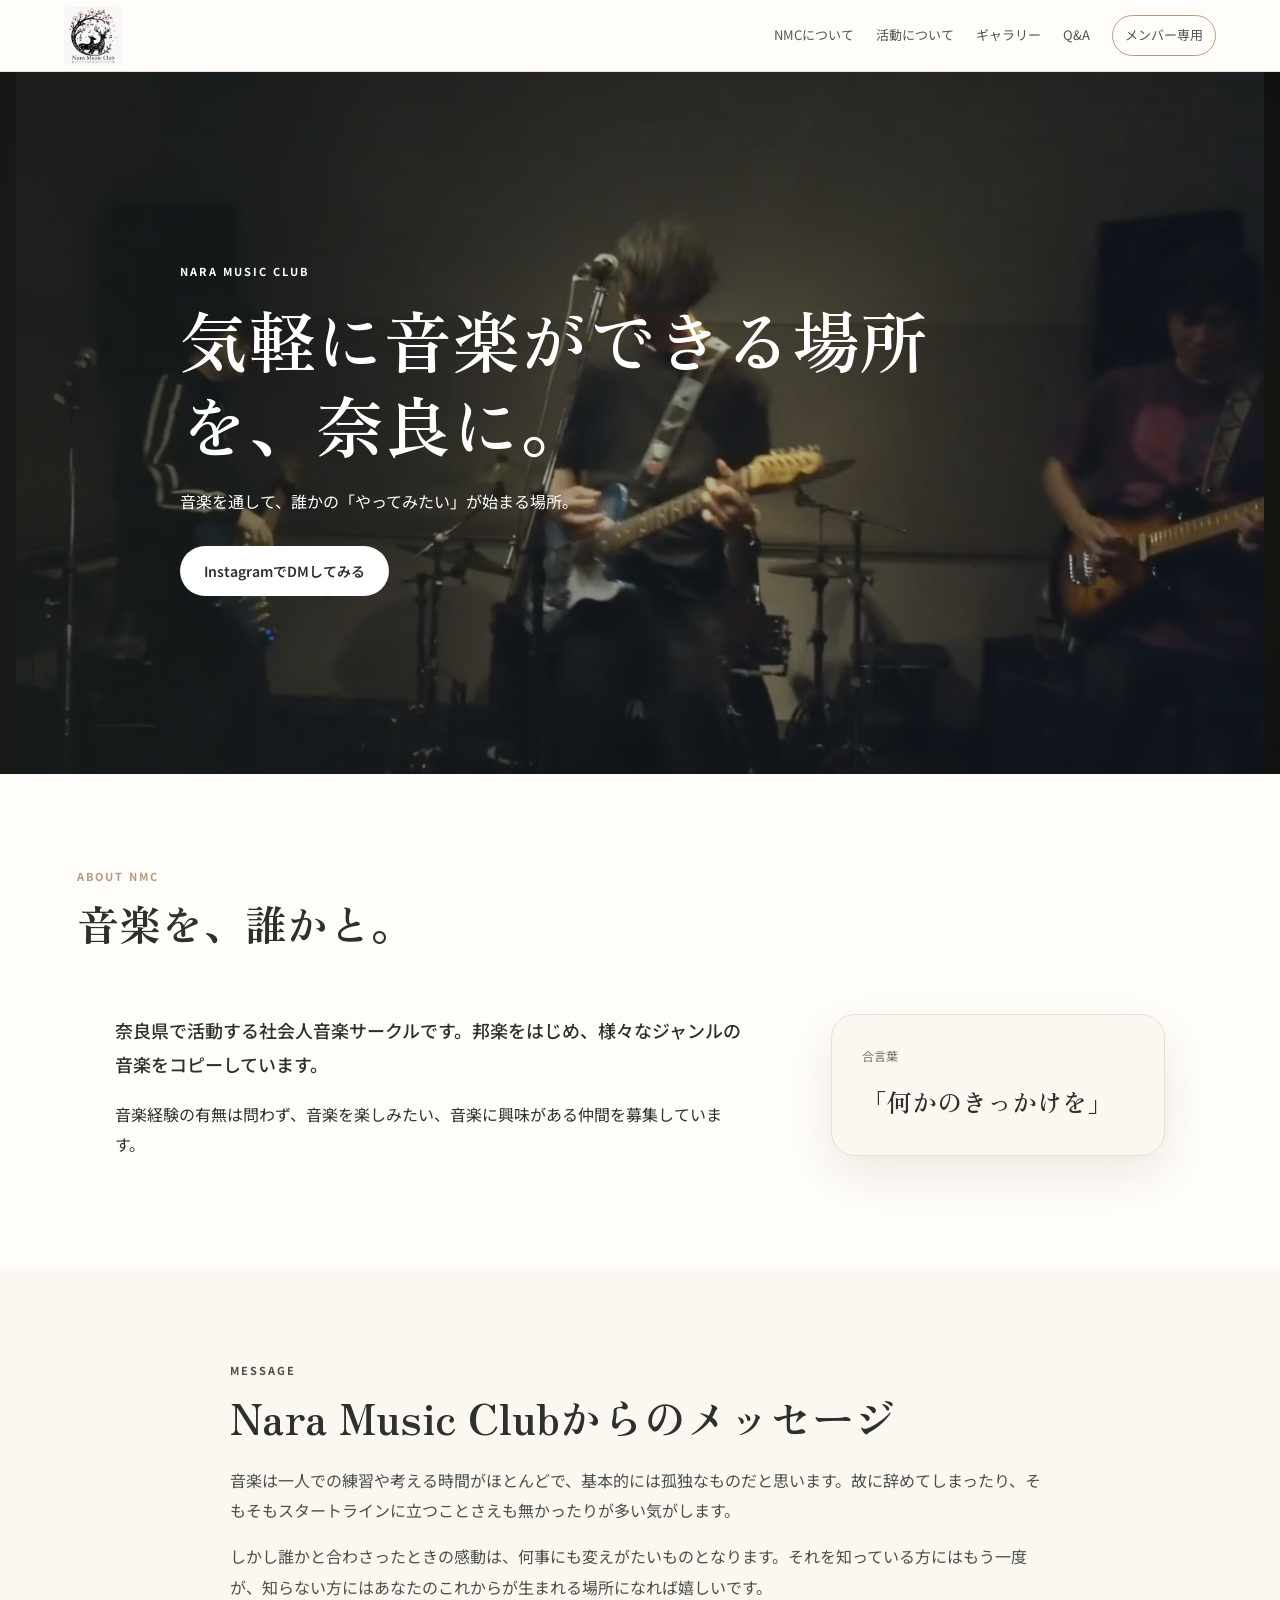
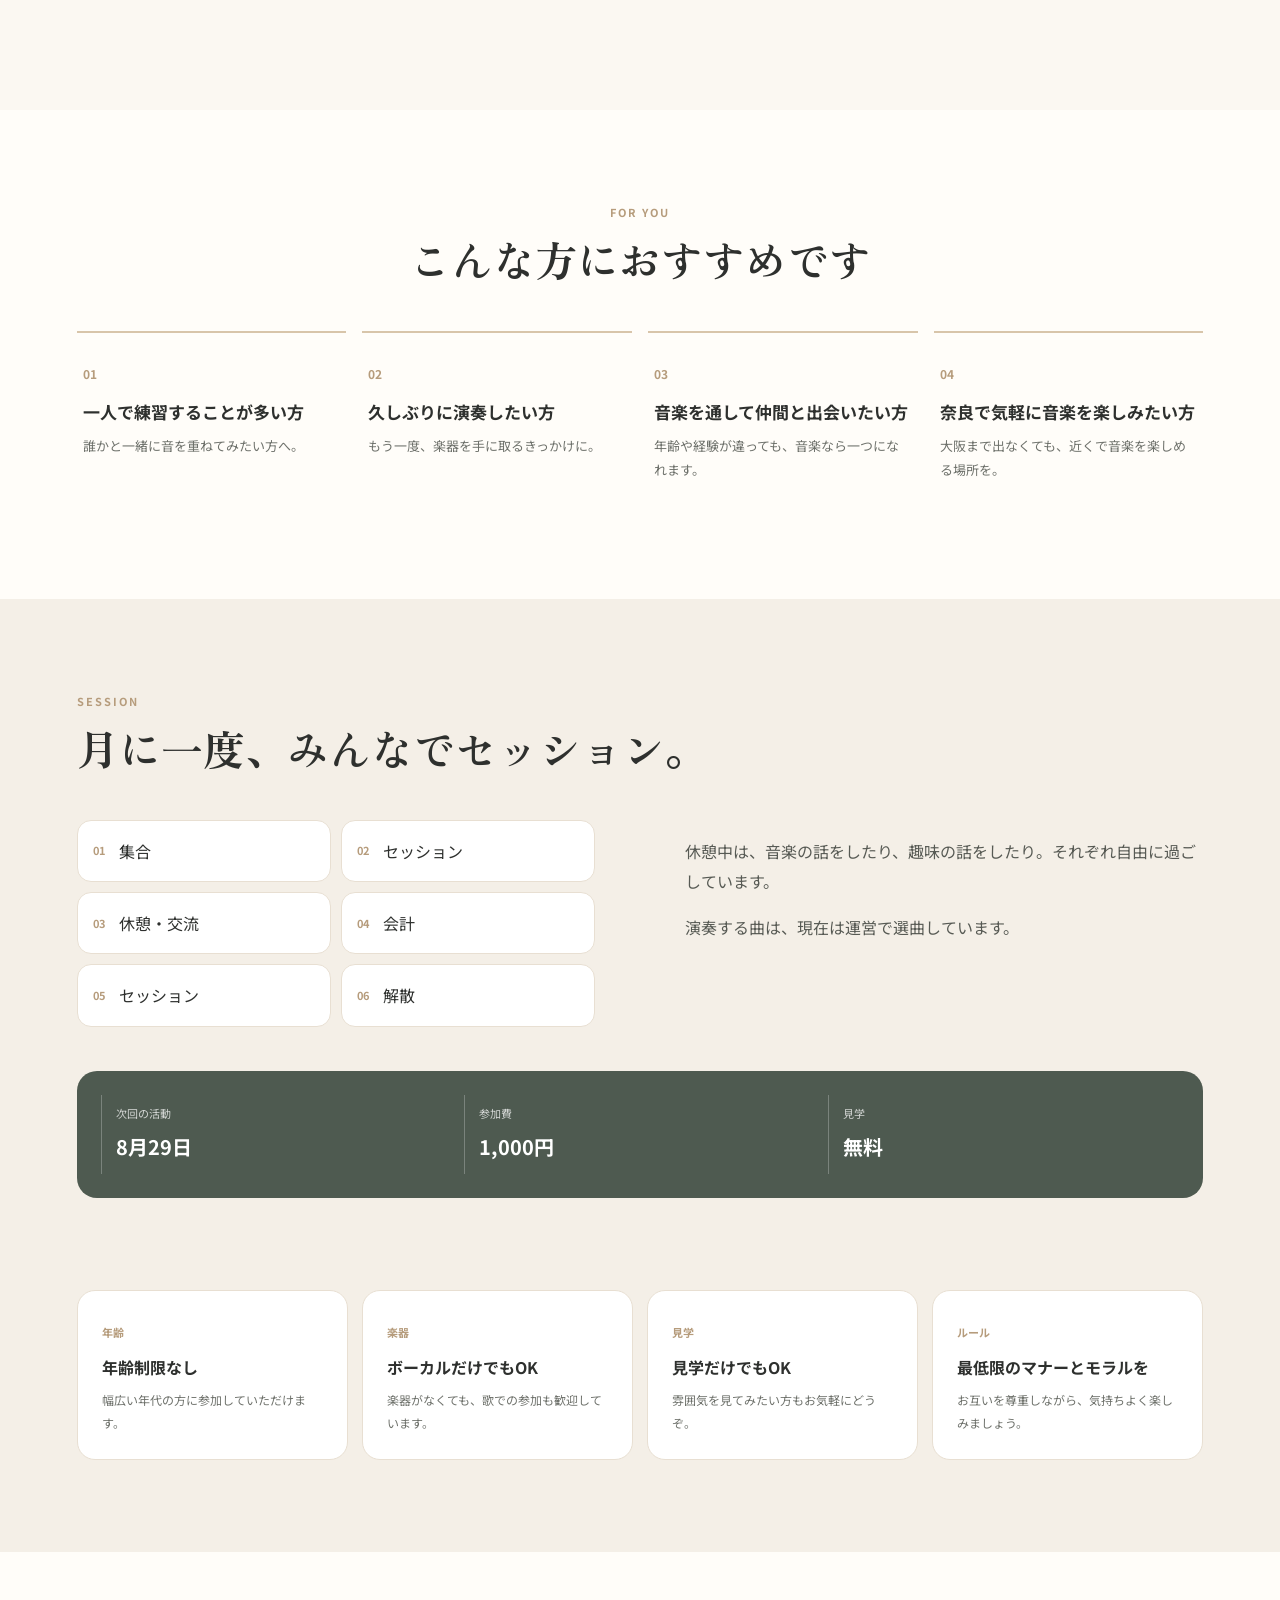
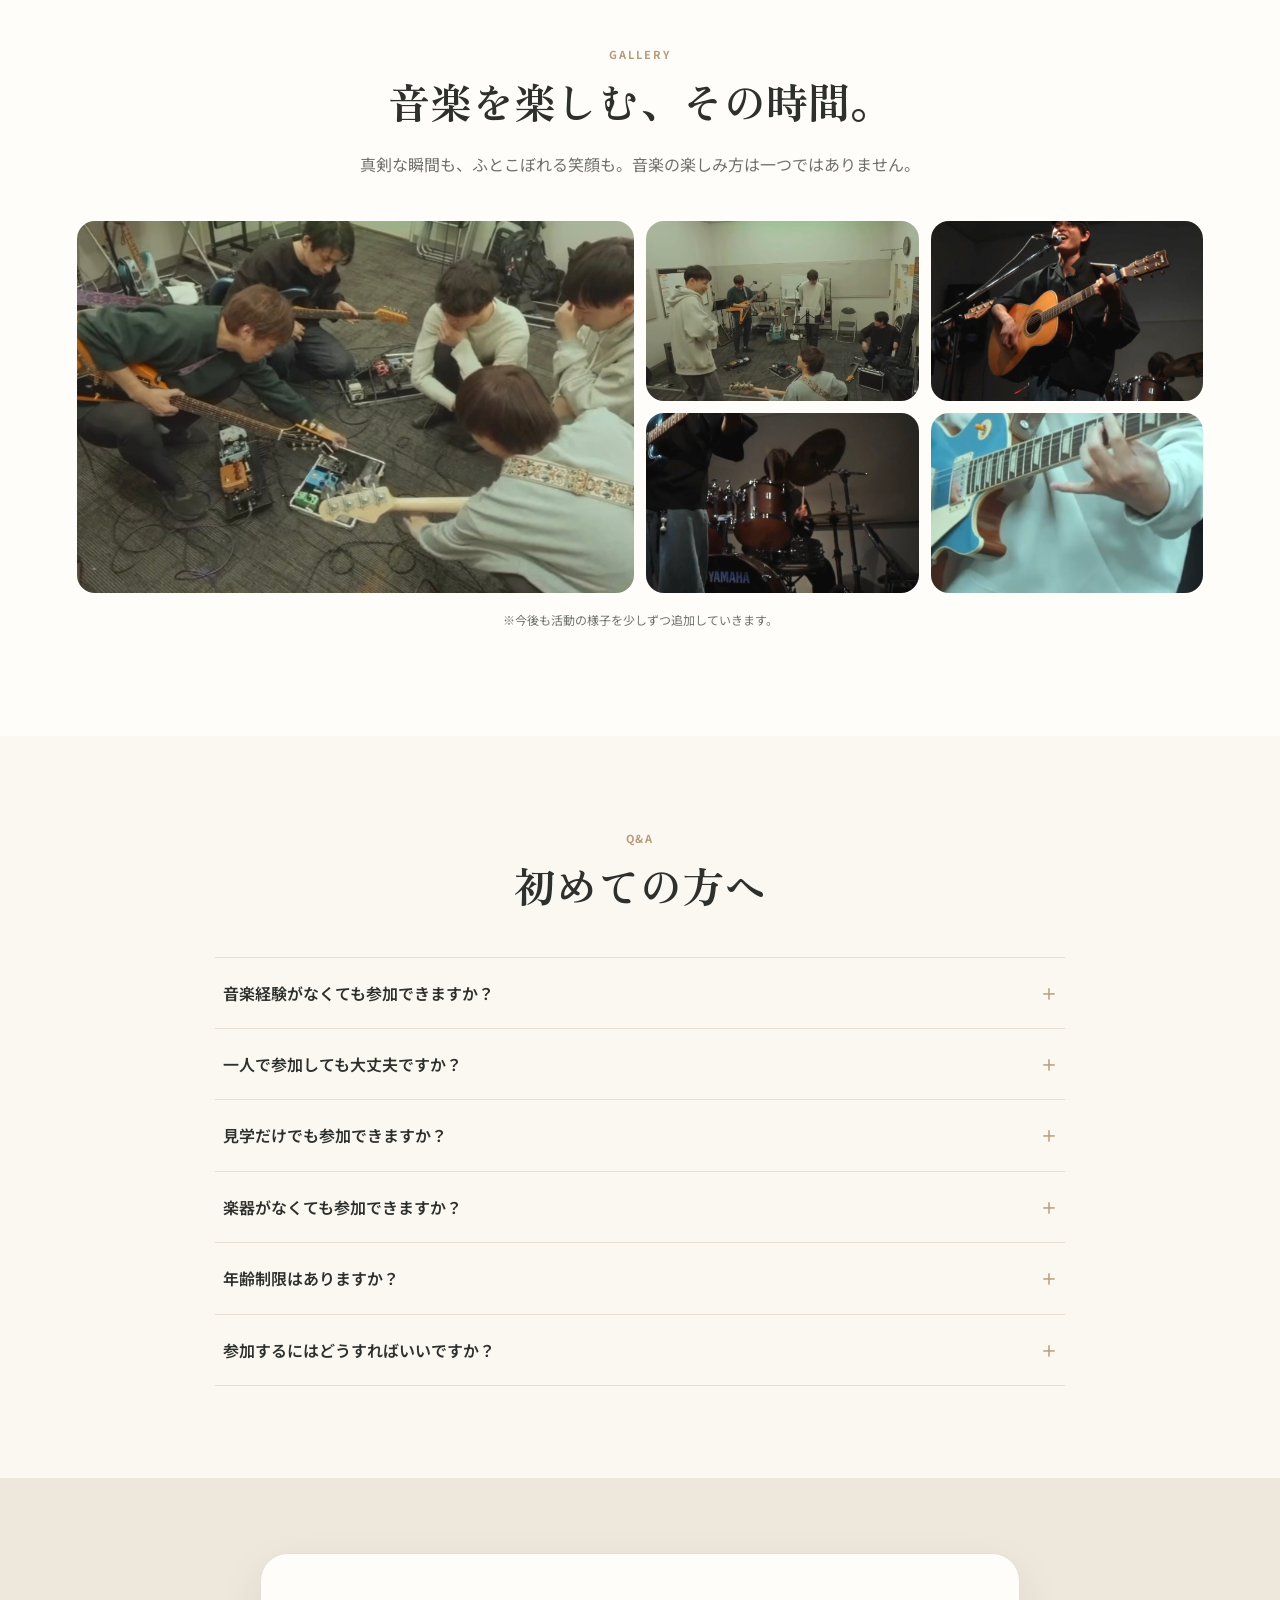
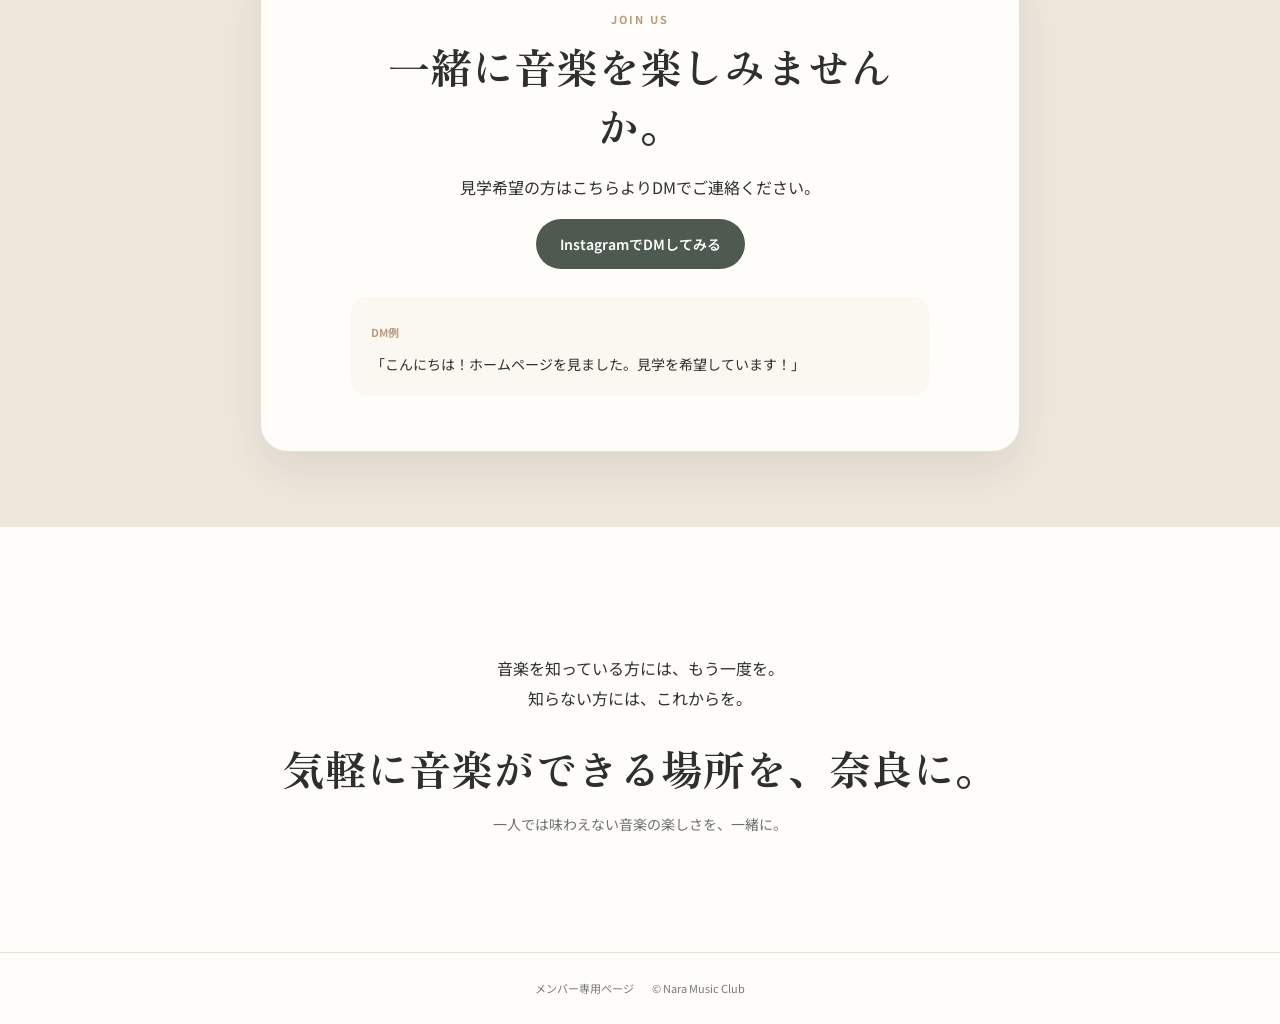
==== index.html @ c78fc80c "Add files via upload" ====
<!doctype html>
<html lang="ja">
<head>
  <meta charset="utf-8">
  <meta name="viewport" content="width=device-width, initial-scale=1">
  <meta name="description" content="奈良県で活動する社会人音楽サークル、Nara Music Club。月に一度、みんなでセッションを楽しんでいます。">
  <meta name="theme-color" content="#c9b49a">
  <title>Nara Music Club｜気軽に音楽ができる場所を、奈良に。</title>
  <link rel="preconnect" href="https://fonts.googleapis.com">
  <link rel="preconnect" href="https://fonts.gstatic.com" crossorigin>
  <link href="https://fonts.googleapis.com/css2?family=Noto+Sans+JP:wght@400;500;600;700&family=Zen+Old+Mincho:wght@500;600&display=swap" rel="stylesheet">
  <link rel="stylesheet" href="style.css">
</head>
<body>
  <header class="site-header">
    <a class="brand" href="#top" aria-label="Nara Music Club トップ">
      <img src="images/logo.png" alt="Nara Music Club ロゴ">
    </a>
    <button class="menu-toggle" type="button" aria-label="メニューを開く" aria-expanded="false">☰</button>
    <nav class="nav" aria-label="メインナビゲーション">
      <a href="#about">NMCについて</a>
      <a href="#session">活動について</a>
      <a href="#gallery">ギャラリー</a>
      <a href="#qa">Q&A</a>
      <a class="nav-member" href="member/">メンバー専用</a>
    </nav>
  </header>

  <main id="top">
    <section class="hero">
      <img src="images/hero.jpg" alt="セッションで演奏している様子" class="hero-image">
      <div class="hero-shade"></div>
      <div class="hero-content">
        <p class="eyebrow">NARA MUSIC CLUB</p>
        <h1>気軽に音楽ができる場所を、奈良に。</h1>
        <p class="hero-lead">音楽を通して、誰かの「やってみたい」が始まる場所。</p>
        <a class="button button-light" href="https://www.instagram.com/nmc_official_2026/" target="_blank" rel="noopener">InstagramでDMしてみる</a>
      </div>
    </section>

    <section class="section intro" id="about">
      <div class="section-heading">
        <p class="section-kicker">ABOUT NMC</p>
        <h2>音楽を、誰かと。</h2>
      </div>
      <div class="intro-grid">
        <div>
          <p class="lead-text">奈良県で活動する社会人音楽サークルです。邦楽をはじめ、様々なジャンルの音楽をコピーしています。</p>
          <p>音楽経験の有無は問わず、音楽を楽しみたい、音楽に興味がある仲間を募集しています。</p>
        </div>
        <aside class="quote-card">
          <span>合言葉</span>
          <strong>「何かのきっかけを」</strong>
        </aside>
      </div>
    </section>

    <section class="section warm-section">
      <div class="message-wrap">
        <p class="section-kicker">MESSAGE</p>
        <h2>Nara Music Clubからのメッセージ</h2>
        <p>音楽は一人での練習や考える時間がほとんどで、基本的には孤独なものだと思います。故に辞めてしまったり、そもそもスタートラインに立つことさえも無かったりが多い気がします。</p>
        <p>しかし誰かと合わさったときの感動は、何事にも変えがたいものとなります。それを知っている方にはもう一度が、知らない方にはあなたのこれからが生まれる場所になれば嬉しいです。</p>
      </div>
    </section>

    <section class="section recommend">
      <div class="section-heading centered">
        <p class="section-kicker">FOR YOU</p>
        <h2>こんな方におすすめです</h2>
      </div>
      <div class="recommend-grid">
        <article><span>01</span><h3>一人で練習することが多い方</h3><p>誰かと一緒に音を重ねてみたい方へ。</p></article>
        <article><span>02</span><h3>久しぶりに演奏したい方</h3><p>もう一度、楽器を手に取るきっかけに。</p></article>
        <article><span>03</span><h3>音楽を通して仲間と出会いたい方</h3><p>年齢や経験が違っても、音楽なら一つになれます。</p></article>
        <article><span>04</span><h3>奈良で気軽に音楽を楽しみたい方</h3><p>大阪まで出なくても、近くで音楽を楽しめる場所を。</p></article>
      </div>
    </section>

    <section class="section session-section" id="session">
      <div class="section-heading">
        <p class="section-kicker">SESSION</p>
        <h2>月に一度、みんなでセッション。</h2>
      </div>
      <div class="session-layout">
        <div class="flow">
          <div><b>01</b><span>集合</span></div>
          <div><b>02</b><span>セッション</span></div>
          <div><b>03</b><span>休憩・交流</span></div>
          <div><b>04</b><span>会計</span></div>
          <div><b>05</b><span>セッション</span></div>
          <div><b>06</b><span>解散</span></div>
        </div>
        <div class="session-note">
          <p>休憩中は、音楽の話をしたり、趣味の話をしたり。それぞれ自由に過ごしています。</p>
          <p>演奏する曲は、現在は運営で選曲しています。</p>
        </div>
      </div>
      <div class="next-session">
        <div><span>次回の活動</span><strong>8月29日</strong></div>
        <div><span>参加費</span><strong>1,000円</strong></div>
        <div><span>見学</span><strong>無料</strong></div>
      </div>
    </section>

    <section class="section details">
      <div class="details-grid">
        <div class="detail-card"><span>年齢</span><strong>年齢制限なし</strong><p>幅広い年代の方に参加していただけます。</p></div>
        <div class="detail-card"><span>楽器</span><strong>ボーカルだけでもOK</strong><p>楽器がなくても、歌での参加も歓迎しています。</p></div>
        <div class="detail-card"><span>見学</span><strong>見学だけでもOK</strong><p>雰囲気を見てみたい方もお気軽にどうぞ。</p></div>
        <div class="detail-card"><span>ルール</span><strong>最低限のマナーとモラルを</strong><p>お互いを尊重しながら、気持ちよく楽しみましょう。</p></div>
      </div>
    </section>

    <section class="section gallery-section" id="gallery">
      <div class="section-heading centered">
        <p class="section-kicker">GALLERY</p>
        <h2>音楽を楽しむ、その時間。</h2>
        <p>真剣な瞬間も、ふとこぼれる笑顔も。音楽の楽しみ方は一つではありません。</p>
      </div>
      <div class="gallery">
        <button class="gallery-item gallery-large" data-image="images/session1.jpg" aria-label="写真を拡大"><img src="images/session1.jpg" alt="セッション中の様子" loading="lazy"></button>
        <button class="gallery-item" data-image="images/session2.jpg" aria-label="写真を拡大"><img src="images/session2.jpg" alt="セッション前後の交流" loading="lazy"></button>
        <button class="gallery-item" data-image="images/session3.jpg" aria-label="写真を拡大"><img src="images/session3.jpg" alt="ボーカル演奏の様子" loading="lazy"></button>
        <button class="gallery-item" data-image="images/session4.jpg" aria-label="写真を拡大"><img src="images/session4.jpg" alt="ドラム演奏の様子" loading="lazy"></button>
        <button class="gallery-item" data-image="images/session5.jpg" aria-label="写真を拡大"><img src="images/session5.jpg" alt="ギター演奏の手元" loading="lazy"></button>
      </div>
      <p class="gallery-note">※今後も活動の様子を少しずつ追加していきます。</p>
    </section>

    <section class="section qa-section" id="qa">
      <div class="section-heading centered">
        <p class="section-kicker">Q&A</p>
        <h2>初めての方へ</h2>
      </div>
      <div class="qa-list">
        <details><summary>音楽経験がなくても参加できますか？</summary><p>はい。音楽経験の有無は問いません。誰かと音楽をしてみたいという気持ちを大切にしています。</p></details>
        <details><summary>一人で参加しても大丈夫ですか？</summary><p>もちろん大丈夫です。当日は運営メンバーがお声がけします。</p></details>
        <details><summary>見学だけでも参加できますか？</summary><p>はい。見学だけでも大歓迎です。見学は無料です。</p></details>
        <details><summary>楽器がなくても参加できますか？</summary><p>はい。ボーカルだけでの参加もOKです。</p></details>
        <details><summary>年齢制限はありますか？</summary><p>特にありません。幅広い年代の方に参加していただけます。</p></details>
        <details><summary>参加するにはどうすればいいですか？</summary><p>InstagramのDMからお気軽にご連絡ください。「見学したい」「参加してみたい」だけでも大丈夫です。</p></details>
      </div>
    </section>

    <section class="section contact-section" id="contact">
      <div class="contact-card">
        <p class="section-kicker">JOIN US</p>
        <h2>一緒に音楽を楽しみませんか。</h2>
        <p>見学希望の方はこちらよりDMでご連絡ください。</p>
        <a class="button button-dark" href="https://www.instagram.com/nmc_official_2026/" target="_blank" rel="noopener">InstagramでDMしてみる</a>
        <div class="dm-example">
          <span>DM例</span>
          <p>「こんにちは！ホームページを見ました。見学を希望しています！」</p>
        </div>
      </div>
    </section>

    <section class="section ending">
      <p>音楽を知っている方には、もう一度を。<br>知らない方には、これからを。</p>
      <h2>気軽に音楽ができる場所を、奈良に。</h2>
      <p class="small-ending">一人では味わえない音楽の楽しさを、一緒に。</p>
    </section>
  </main>

  <footer class="footer">
    <a href="member/">メンバー専用ページ</a>
    <span>© Nara Music Club</span>
  </footer>

  <div class="lightbox" aria-hidden="true">
    <button class="lightbox-close" type="button" aria-label="閉じる">×</button>
    <img src="" alt="拡大表示">
  </div>

  <script src="script.js"></script>
</body>
</html>
---- style.css ----
:root{--ink:#2e302e;--muted:#6e716b;--cream:#fbf8f2;--paper:#fffdf9;--beige:#d8c5aa;--beige-dark:#b69c7c;--line:#e8dfd2;--green:#4e5a50;--shadow:0 18px 45px rgba(55,45,33,.09)}
*{box-sizing:border-box}html{scroll-behavior:smooth}body{margin:0;color:var(--ink);background:var(--paper);font-family:"Noto Sans JP",sans-serif;line-height:1.9}img{max-width:100%;display:block}a{color:inherit;text-decoration:none}button{font:inherit}.site-header{position:sticky;top:0;z-index:20;height:72px;background:rgba(255,253,249,.94);backdrop-filter:blur(12px);border-bottom:1px solid var(--line);display:flex;align-items:center;justify-content:space-between;padding:0 5vw}.brand img{width:58px;height:58px;object-fit:contain}.nav{display:flex;gap:22px;align-items:center;font-size:13px;color:#53564f}.nav a{padding:8px 0}.nav-member{border:1px solid var(--beige-dark);padding:7px 12px!important;border-radius:999px}.menu-toggle{display:none;background:none;border:0;font-size:25px;color:var(--ink)}.hero{position:relative;min-height:78vh;display:grid;place-items:center;overflow:hidden;background:#252725}.hero-image{position:absolute;inset:0;width:100%;height:100%;object-fit:cover;object-position:center}.hero-shade{position:absolute;inset:0;background:linear-gradient(90deg,rgba(24,28,25,.76),rgba(24,28,25,.35),rgba(24,28,25,.18))}.hero-content{position:relative;z-index:1;width:min(920px,90%);color:white;padding:80px 0}.eyebrow,.section-kicker{letter-spacing:.18em;font-size:11px;font-weight:700}.hero h1{font-family:"Zen Old Mincho",serif;font-size:clamp(34px,7vw,68px);line-height:1.25;font-weight:600;margin:14px 0 20px;max-width:800px}.hero-lead{font-size:16px;margin:0 0 30px}.button{display:inline-flex;align-items:center;justify-content:center;min-height:50px;padding:0 24px;border-radius:999px;font-weight:600;font-size:14px;transition:.2s transform,.2s background}.button:hover{transform:translateY(-2px)}.button-light{background:#fff;color:var(--ink)}.button-dark{background:var(--green);color:white}.section{padding:92px 6vw}.section-heading{max-width:760px;margin-bottom:42px}.section-heading.centered{text-align:center;margin-left:auto;margin-right:auto}.section-kicker{color:var(--beige-dark);margin:0 0 7px}.section h2{font-family:"Zen Old Mincho",serif;font-size:clamp(27px,4vw,42px);line-height:1.4;margin:0 0 18px}.section-heading>p:last-child{color:var(--muted);margin-bottom:0}.intro{background:var(--paper)}.intro-grid{display:grid;grid-template-columns:1.5fr .8fr;gap:7vw;align-items:center;max-width:1050px;margin:auto}.lead-text{font-size:18px;font-weight:500}.quote-card{background:var(--cream);border:1px solid var(--line);border-radius:24px;padding:30px;box-shadow:var(--shadow)}.quote-card span{display:block;color:var(--muted);font-size:12px;margin-bottom:10px}.quote-card strong{font-family:"Zen Old Mincho",serif;font-size:25px;font-weight:600}.warm-section{background:var(--cream)}.message-wrap{max-width:820px;margin:auto}.message-wrap p{color:#4c4e49}.recommend{background:var(--paper)}.recommend-grid{display:grid;grid-template-columns:repeat(4,1fr);gap:16px;max-width:1200px;margin:auto}.recommend-grid article{border-top:2px solid var(--beige);padding:24px 6px}.recommend-grid span{font-size:12px;color:var(--beige-dark);font-weight:700}.recommend-grid h3{font-size:17px;line-height:1.55;margin:12px 0 8px}.recommend-grid p{color:var(--muted);font-size:13px;margin:0}.session-section{background:#f4efe7}.session-layout{display:grid;grid-template-columns:1fr 1fr;gap:7vw;align-items:start}.flow{display:grid;grid-template-columns:1fr 1fr;gap:10px}.flow div{display:flex;align-items:center;gap:14px;background:#fff;border:1px solid var(--line);padding:15px;border-radius:14px}.flow b{font-size:11px;color:var(--beige-dark)}.session-note{color:#575a54}.next-session{margin-top:44px;background:var(--green);color:white;border-radius:20px;padding:24px;display:grid;grid-template-columns:repeat(3,1fr);gap:12px}.next-session div{padding:8px 14px;border-left:1px solid rgba(255,255,255,.25)}.next-session span{display:block;font-size:11px;opacity:.75}.next-session strong{display:block;font-size:20px;margin-top:4px}.details{padding-top:0;background:#f4efe7}.details-grid{display:grid;grid-template-columns:repeat(4,1fr);gap:14px}.detail-card{background:#fff;padding:24px;border-radius:18px;border:1px solid var(--line)}.detail-card span{font-size:11px;color:var(--beige-dark);font-weight:700}.detail-card strong{display:block;font-size:16px;margin:7px 0}.detail-card p{font-size:12px;color:var(--muted);margin:0}.gallery-section{background:var(--paper)}.gallery{display:grid;grid-template-columns:repeat(4,1fr);grid-auto-rows:180px;gap:12px;max-width:1150px;margin:auto}.gallery-item{border:0;padding:0;overflow:hidden;border-radius:18px;background:#eee;cursor:zoom-in}.gallery-item img{width:100%;height:100%;object-fit:cover;transition:transform .35s}.gallery-item:hover img{transform:scale(1.03)}.gallery-large{grid-column:span 2;grid-row:span 2}.gallery-note{text-align:center;color:var(--muted);font-size:12px;margin-top:16px}.qa-section{background:var(--cream)}.qa-list{max-width:850px;margin:auto}.qa-list details{border-top:1px solid var(--line);padding:0}.qa-list details:last-child{border-bottom:1px solid var(--line)}.qa-list summary{cursor:pointer;list-style:none;padding:20px 8px;font-weight:600;position:relative;padding-right:40px}.qa-list summary::-webkit-details-marker{display:none}.qa-list summary:after{content:"＋";position:absolute;right:8px;color:var(--beige-dark)}.qa-list details[open] summary:after{content:"−"}.qa-list details p{margin:0 8px 20px;color:var(--muted);font-size:14px}.contact-section{background:#eee7dc;padding-top:75px;padding-bottom:75px}.contact-card{max-width:760px;margin:auto;text-align:center;background:#fffdf9;border:1px solid var(--line);border-radius:28px;padding:55px 7vw;box-shadow:var(--shadow)}.dm-example{margin-top:28px;text-align:left;background:var(--cream);border-radius:16px;padding:18px 20px}.dm-example span{font-size:11px;color:var(--beige-dark);font-weight:700}.dm-example p{margin:6px 0 0;font-size:14px}.ending{text-align:center;padding-top:110px;padding-bottom:100px;background:var(--paper)}.ending h2{margin:25px 0 14px}.ending .small-ending{color:var(--muted);font-size:14px}.footer{padding:25px 6vw;display:flex;justify-content:center;gap:18px;flex-wrap:wrap;font-size:11px;color:#777b74;border-top:1px solid var(--line)}.lightbox{position:fixed;inset:0;background:rgba(20,23,21,.9);z-index:50;display:none;place-items:center;padding:25px}.lightbox.is-open{display:grid}.lightbox img{max-width:95vw;max-height:88vh;object-fit:contain}.lightbox-close{position:absolute;top:18px;right:20px;background:none;border:0;color:white;font-size:36px;cursor:pointer}
@media(max-width:800px){.site-header{height:64px;padding:0 18px}.brand img{width:50px;height:50px}.menu-toggle{display:block}.nav{position:absolute;top:64px;left:0;right:0;display:none;flex-direction:column;gap:0;background:rgba(255,253,249,.98);border-bottom:1px solid var(--line);padding:12px 20px 18px}.nav.is-open{display:flex}.nav a{width:100%;padding:12px 0;border-bottom:1px solid #f0ebe3}.nav a:last-child{border-bottom:0}.hero{min-height:72vh}.hero-content{padding:60px 0}.hero h1{font-size:38px}.section{padding:70px 6vw}.intro-grid,.session-layout{grid-template-columns:1fr}.quote-card{margin-top:20px}.recommend-grid,.details-grid{grid-template-columns:1fr 1fr}.next-session{grid-template-columns:1fr}.gallery{grid-template-columns:1fr 1fr;grid-auto-rows:150px}.gallery-large{grid-column:span 2;grid-row:span 1}.contact-card{padding:42px 24px}.footer{flex-direction:column;align-items:center}}
@media(max-width:520px){.hero h1{font-size:32px}.hero-lead{font-size:14px}.recommend-grid,.details-grid{grid-template-columns:1fr}.gallery{grid-auto-rows:135px}.gallery-large{grid-row:span 2}.section h2{font-size:29px}}
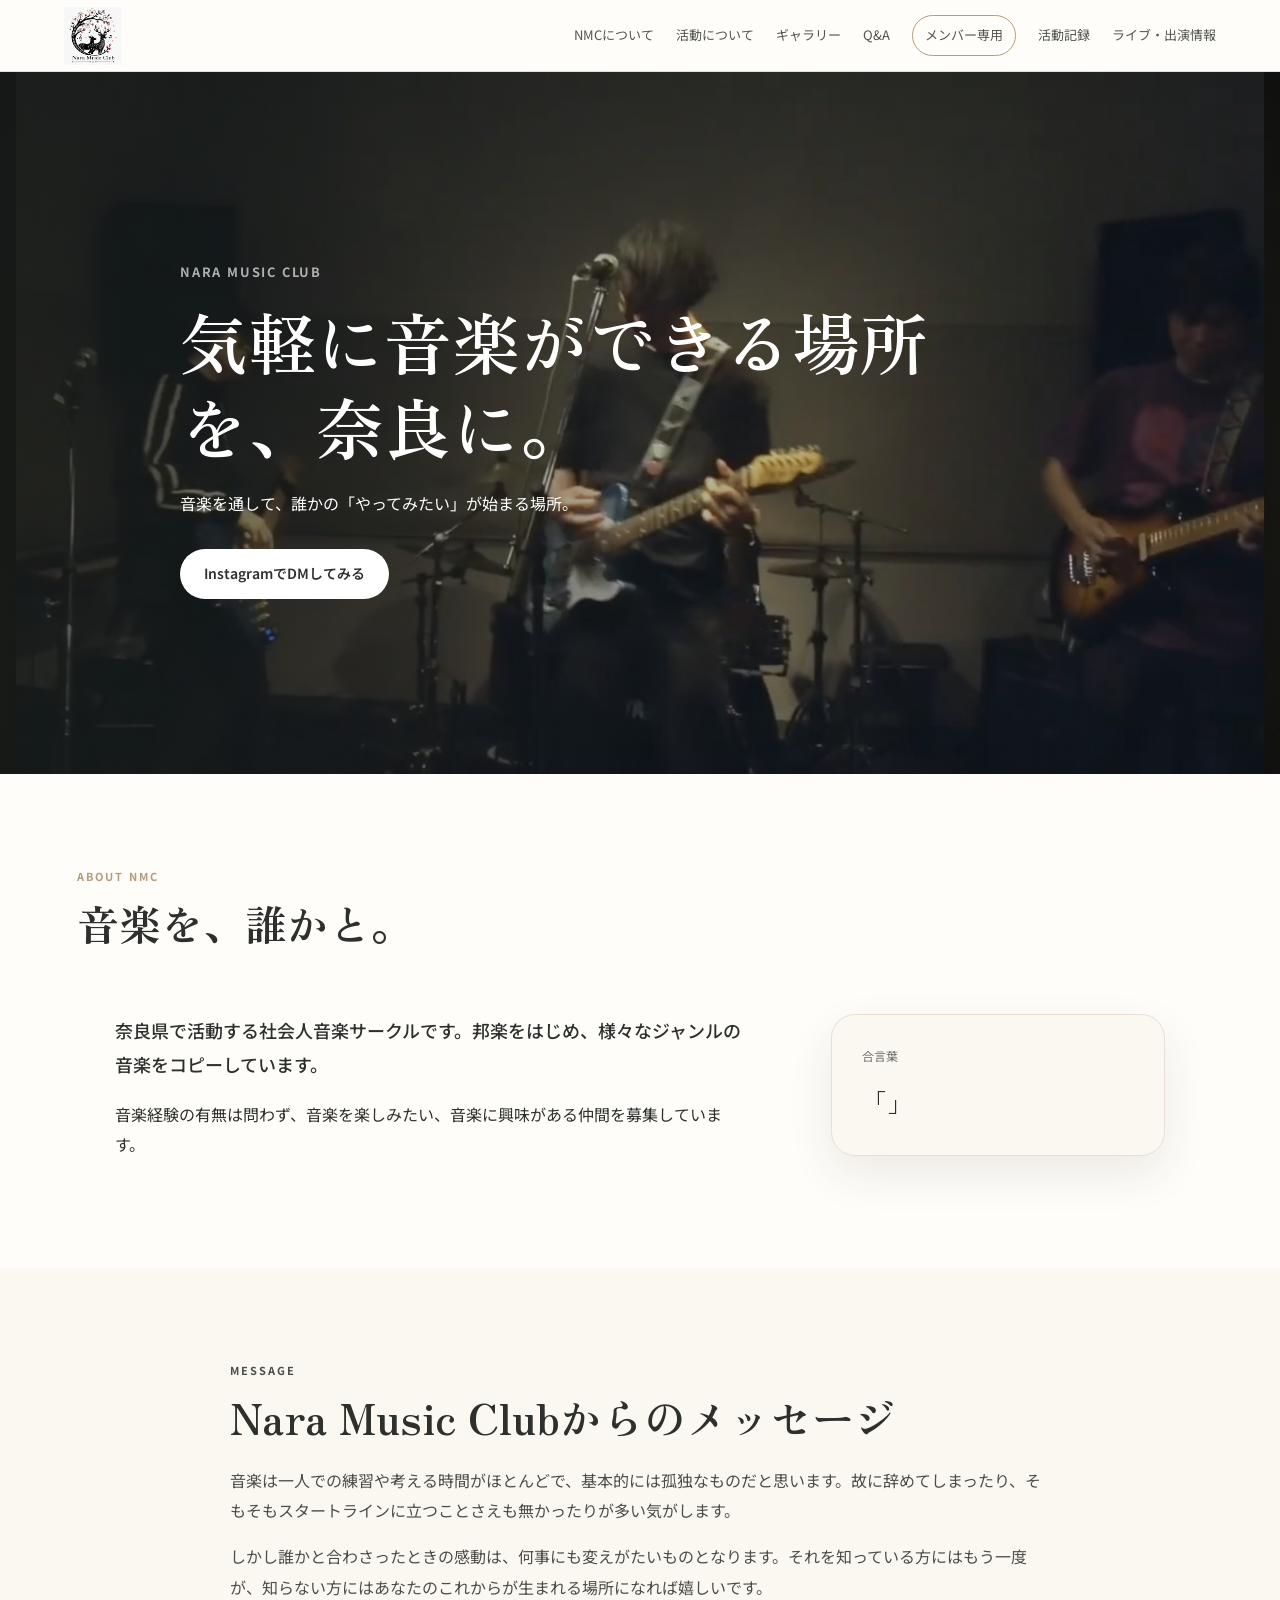
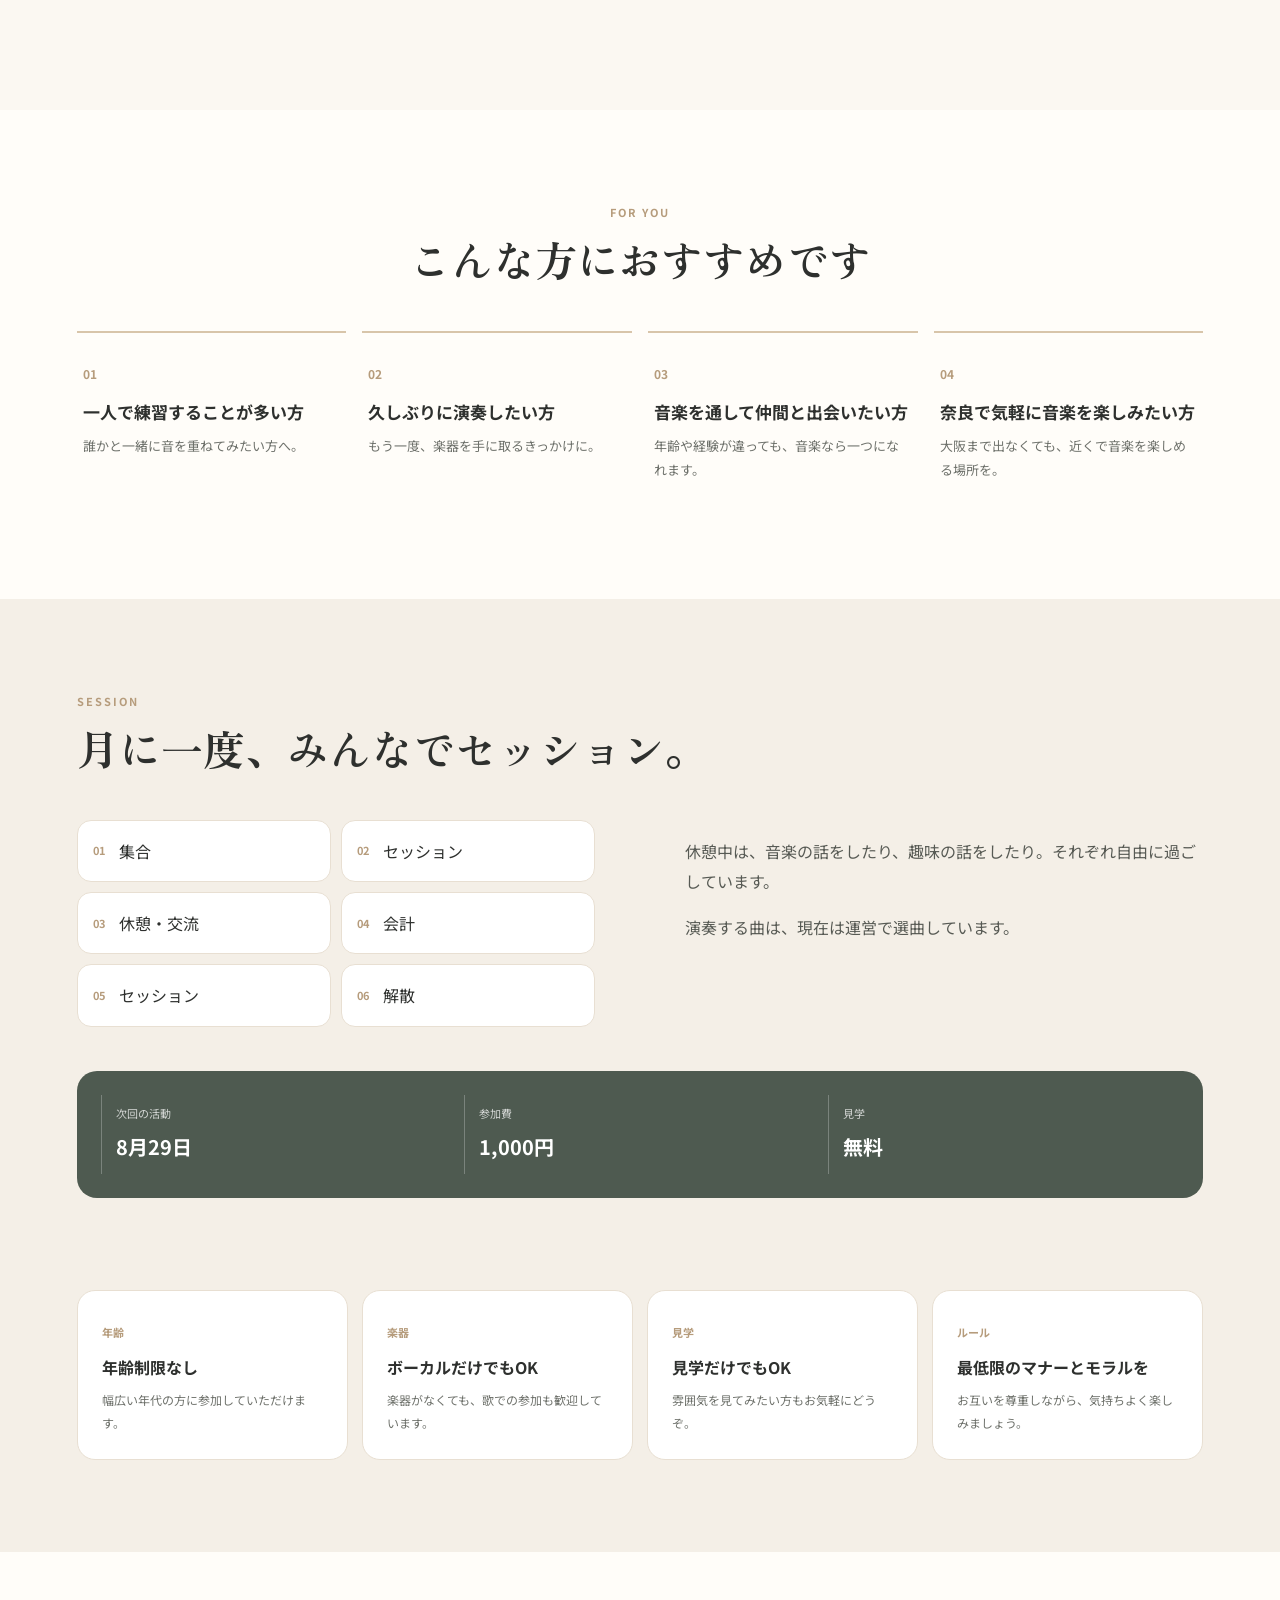
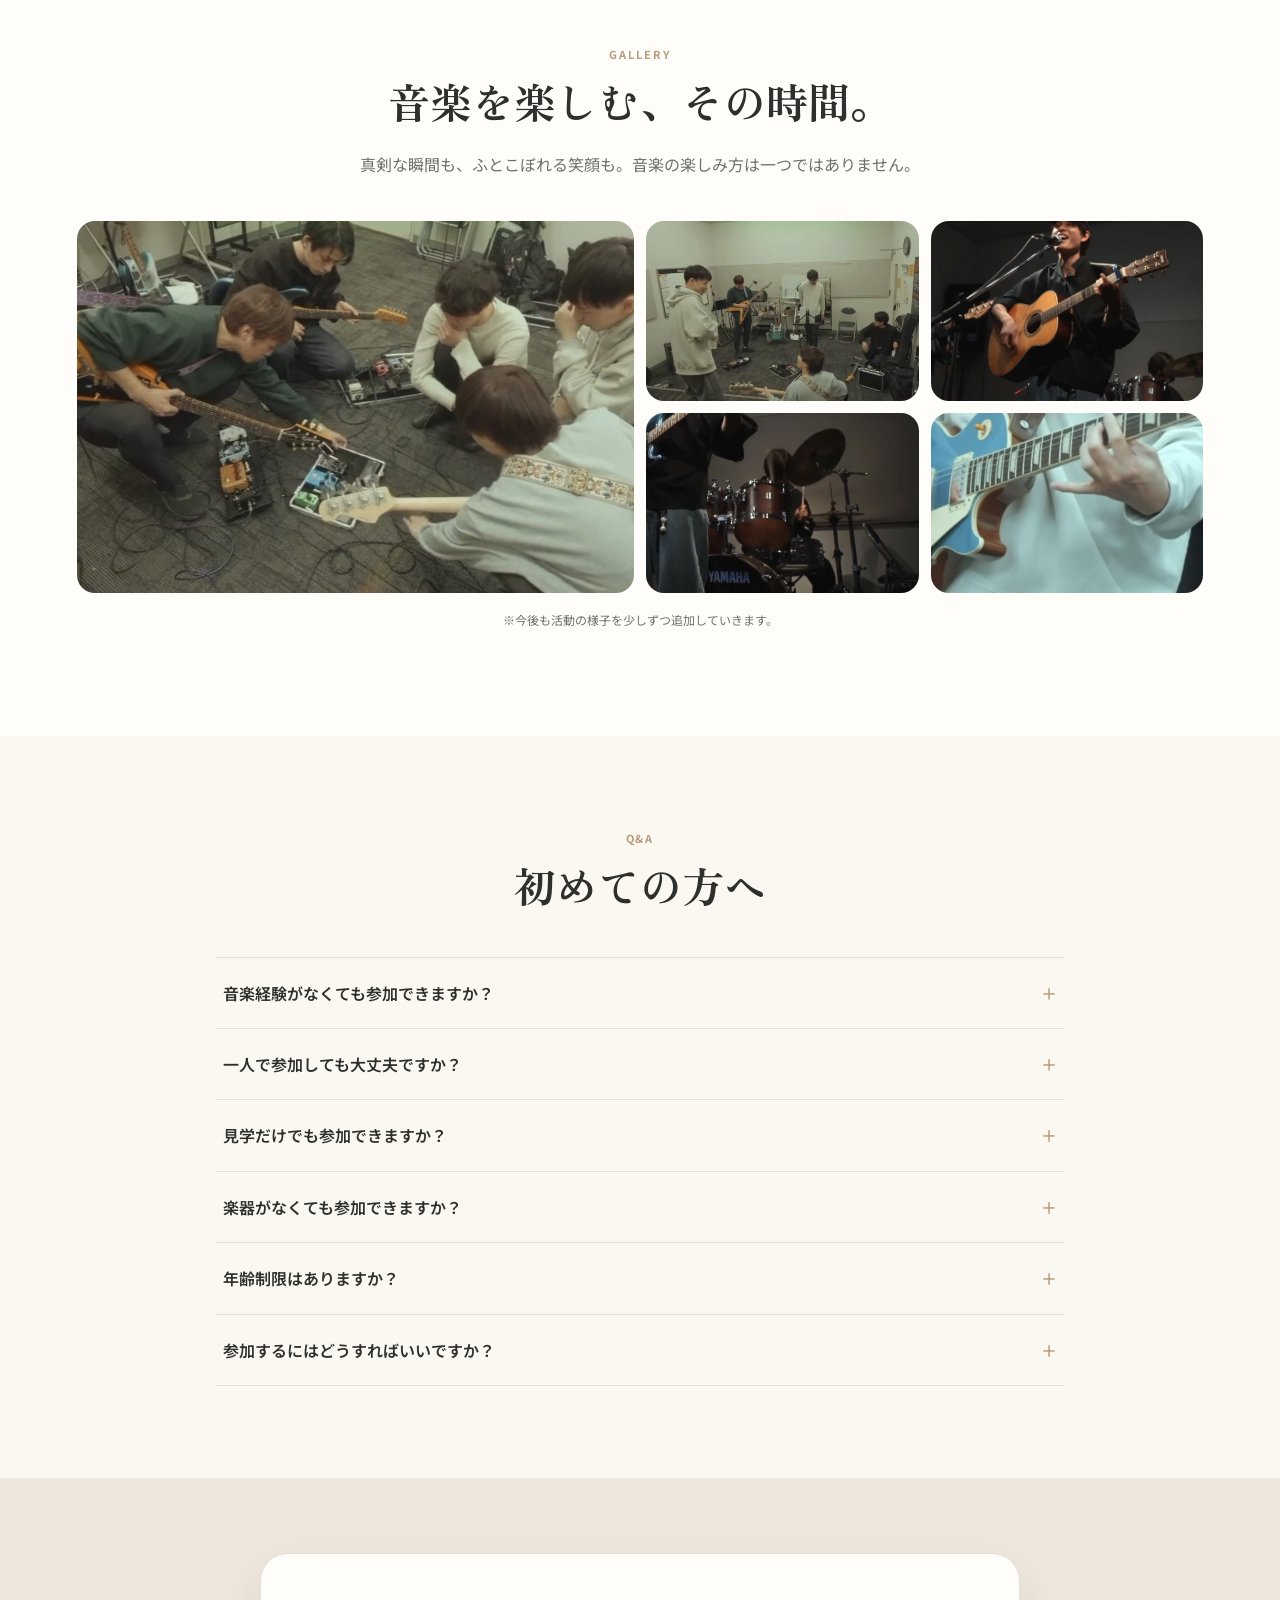
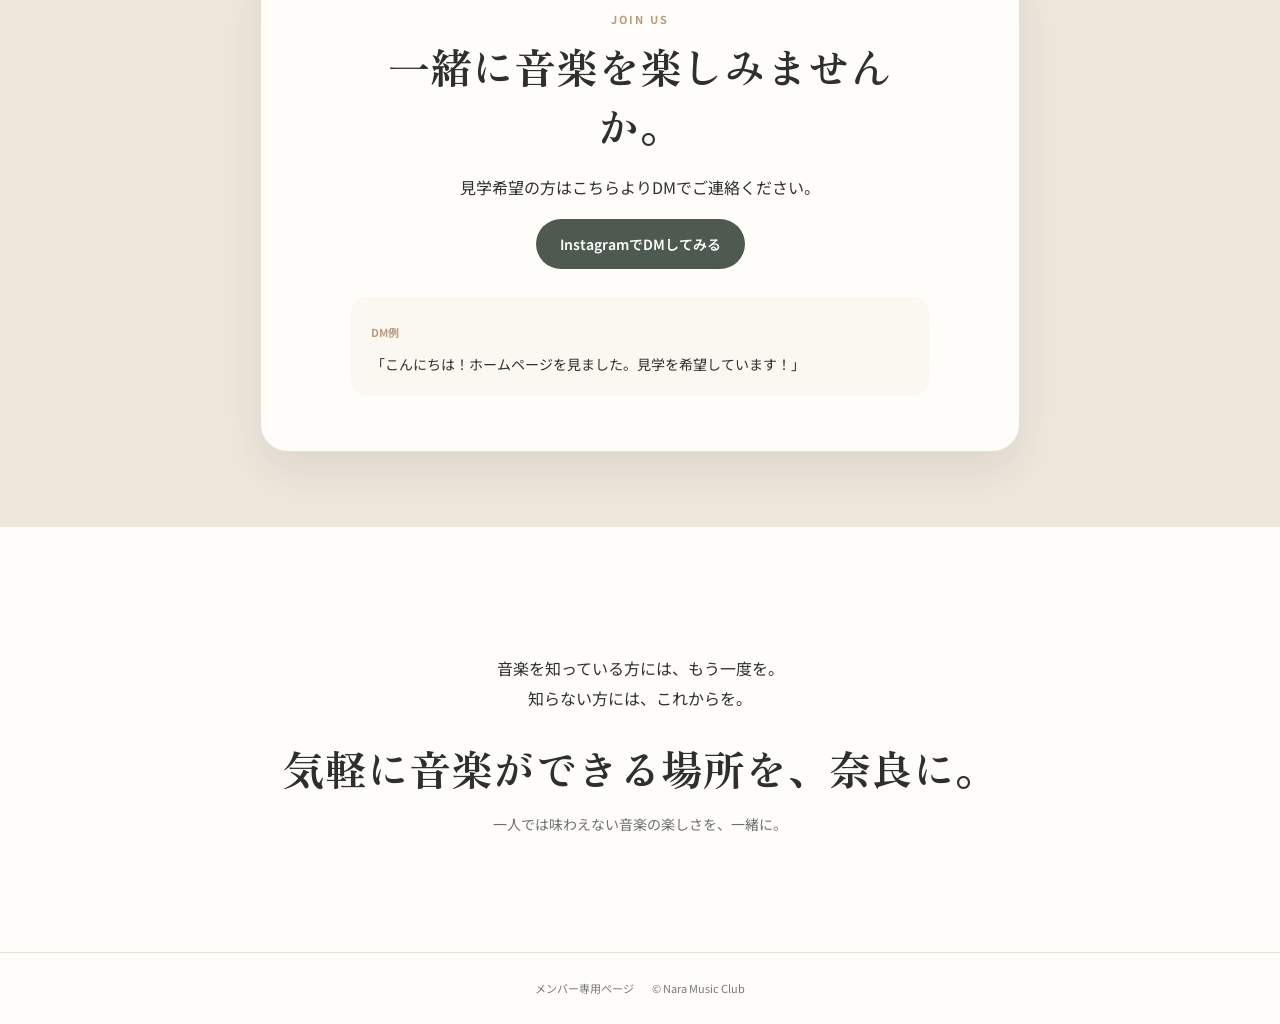
==== commit 41650d26: "Add files via upload" ====
--- a/index.html
+++ b/index.html
@@ -23,7 +23,7 @@
       <a href="#gallery">ギャラリー</a>
       <a href="#qa">Q&A</a>
       <a class="nav-member" href="member/">メンバー専用</a>
-    </nav>
+    <a href="activity/index.html">活動記録</a><a href="live/index.html">ライブ・出演情報</a></nav>
   </header>
 
   <main id="top">
@@ -50,7 +50,7 @@
         </div>
         <aside class="quote-card">
           <span>合言葉</span>
-          <strong>「何かのきっかけを」</strong>
+          <strong>「」</strong>
         </aside>
       </div>
     </section>
--- a/style.css
+++ b/style.css
@@ -2,3 +2,12 @@
 *{box-sizing:border-box}html{scroll-behavior:smooth}body{margin:0;color:var(--ink);background:var(--paper);font-family:"Noto Sans JP",sans-serif;line-height:1.9}img{max-width:100%;display:block}a{color:inherit;text-decoration:none}button{font:inherit}.site-header{position:sticky;top:0;z-index:20;height:72px;background:rgba(255,253,249,.94);backdrop-filter:blur(12px);border-bottom:1px solid var(--line);display:flex;align-items:center;justify-content:space-between;padding:0 5vw}.brand img{width:58px;height:58px;object-fit:contain}.nav{display:flex;gap:22px;align-items:center;font-size:13px;color:#53564f}.nav a{padding:8px 0}.nav-member{border:1px solid var(--beige-dark);padding:7px 12px!important;border-radius:999px}.menu-toggle{display:none;background:none;border:0;font-size:25px;color:var(--ink)}.hero{position:relative;min-height:78vh;display:grid;place-items:center;overflow:hidden;background:#252725}.hero-image{position:absolute;inset:0;width:100%;height:100%;object-fit:cover;object-position:center}.hero-shade{position:absolute;inset:0;background:linear-gradient(90deg,rgba(24,28,25,.76),rgba(24,28,25,.35),rgba(24,28,25,.18))}.hero-content{position:relative;z-index:1;width:min(920px,90%);color:white;padding:80px 0}.eyebrow,.section-kicker{letter-spacing:.18em;font-size:11px;font-weight:700}.hero h1{font-family:"Zen Old Mincho",serif;font-size:clamp(34px,7vw,68px);line-height:1.25;font-weight:600;margin:14px 0 20px;max-width:800px}.hero-lead{font-size:16px;margin:0 0 30px}.button{display:inline-flex;align-items:center;justify-content:center;min-height:50px;padding:0 24px;border-radius:999px;font-weight:600;font-size:14px;transition:.2s transform,.2s background}.button:hover{transform:translateY(-2px)}.button-light{background:#fff;color:var(--ink)}.button-dark{background:var(--green);color:white}.section{padding:92px 6vw}.section-heading{max-width:760px;margin-bottom:42px}.section-heading.centered{text-align:center;margin-left:auto;margin-right:auto}.section-kicker{color:var(--beige-dark);margin:0 0 7px}.section h2{font-family:"Zen Old Mincho",serif;font-size:clamp(27px,4vw,42px);line-height:1.4;margin:0 0 18px}.section-heading>p:last-child{color:var(--muted);margin-bottom:0}.intro{background:var(--paper)}.intro-grid{display:grid;grid-template-columns:1.5fr .8fr;gap:7vw;align-items:center;max-width:1050px;margin:auto}.lead-text{font-size:18px;font-weight:500}.quote-card{background:var(--cream);border:1px solid var(--line);border-radius:24px;padding:30px;box-shadow:var(--shadow)}.quote-card span{display:block;color:var(--muted);font-size:12px;margin-bottom:10px}.quote-card strong{font-family:"Zen Old Mincho",serif;font-size:25px;font-weight:600}.warm-section{background:var(--cream)}.message-wrap{max-width:820px;margin:auto}.message-wrap p{color:#4c4e49}.recommend{background:var(--paper)}.recommend-grid{display:grid;grid-template-columns:repeat(4,1fr);gap:16px;max-width:1200px;margin:auto}.recommend-grid article{border-top:2px solid var(--beige);padding:24px 6px}.recommend-grid span{font-size:12px;color:var(--beige-dark);font-weight:700}.recommend-grid h3{font-size:17px;line-height:1.55;margin:12px 0 8px}.recommend-grid p{color:var(--muted);font-size:13px;margin:0}.session-section{background:#f4efe7}.session-layout{display:grid;grid-template-columns:1fr 1fr;gap:7vw;align-items:start}.flow{display:grid;grid-template-columns:1fr 1fr;gap:10px}.flow div{display:flex;align-items:center;gap:14px;background:#fff;border:1px solid var(--line);padding:15px;border-radius:14px}.flow b{font-size:11px;color:var(--beige-dark)}.session-note{color:#575a54}.next-session{margin-top:44px;background:var(--green);color:white;border-radius:20px;padding:24px;display:grid;grid-template-columns:repeat(3,1fr);gap:12px}.next-session div{padding:8px 14px;border-left:1px solid rgba(255,255,255,.25)}.next-session span{display:block;font-size:11px;opacity:.75}.next-session strong{display:block;font-size:20px;margin-top:4px}.details{padding-top:0;background:#f4efe7}.details-grid{display:grid;grid-template-columns:repeat(4,1fr);gap:14px}.detail-card{background:#fff;padding:24px;border-radius:18px;border:1px solid var(--line)}.detail-card span{font-size:11px;color:var(--beige-dark);font-weight:700}.detail-card strong{display:block;font-size:16px;margin:7px 0}.detail-card p{font-size:12px;color:var(--muted);margin:0}.gallery-section{background:var(--paper)}.gallery{display:grid;grid-template-columns:repeat(4,1fr);grid-auto-rows:180px;gap:12px;max-width:1150px;margin:auto}.gallery-item{border:0;padding:0;overflow:hidden;border-radius:18px;background:#eee;cursor:zoom-in}.gallery-item img{width:100%;height:100%;object-fit:cover;transition:transform .35s}.gallery-item:hover img{transform:scale(1.03)}.gallery-large{grid-column:span 2;grid-row:span 2}.gallery-note{text-align:center;color:var(--muted);font-size:12px;margin-top:16px}.qa-section{background:var(--cream)}.qa-list{max-width:850px;margin:auto}.qa-list details{border-top:1px solid var(--line);padding:0}.qa-list details:last-child{border-bottom:1px solid var(--line)}.qa-list summary{cursor:pointer;list-style:none;padding:20px 8px;font-weight:600;position:relative;padding-right:40px}.qa-list summary::-webkit-details-marker{display:none}.qa-list summary:after{content:"＋";position:absolute;right:8px;color:var(--beige-dark)}.qa-list details[open] summary:after{content:"−"}.qa-list details p{margin:0 8px 20px;color:var(--muted);font-size:14px}.contact-section{background:#eee7dc;padding-top:75px;padding-bottom:75px}.contact-card{max-width:760px;margin:auto;text-align:center;background:#fffdf9;border:1px solid var(--line);border-radius:28px;padding:55px 7vw;box-shadow:var(--shadow)}.dm-example{margin-top:28px;text-align:left;background:var(--cream);border-radius:16px;padding:18px 20px}.dm-example span{font-size:11px;color:var(--beige-dark);font-weight:700}.dm-example p{margin:6px 0 0;font-size:14px}.ending{text-align:center;padding-top:110px;padding-bottom:100px;background:var(--paper)}.ending h2{margin:25px 0 14px}.ending .small-ending{color:var(--muted);font-size:14px}.footer{padding:25px 6vw;display:flex;justify-content:center;gap:18px;flex-wrap:wrap;font-size:11px;color:#777b74;border-top:1px solid var(--line)}.lightbox{position:fixed;inset:0;background:rgba(20,23,21,.9);z-index:50;display:none;place-items:center;padding:25px}.lightbox.is-open{display:grid}.lightbox img{max-width:95vw;max-height:88vh;object-fit:contain}.lightbox-close{position:absolute;top:18px;right:20px;background:none;border:0;color:white;font-size:36px;cursor:pointer}
 @media(max-width:800px){.site-header{height:64px;padding:0 18px}.brand img{width:50px;height:50px}.menu-toggle{display:block}.nav{position:absolute;top:64px;left:0;right:0;display:none;flex-direction:column;gap:0;background:rgba(255,253,249,.98);border-bottom:1px solid var(--line);padding:12px 20px 18px}.nav.is-open{display:flex}.nav a{width:100%;padding:12px 0;border-bottom:1px solid #f0ebe3}.nav a:last-child{border-bottom:0}.hero{min-height:72vh}.hero-content{padding:60px 0}.hero h1{font-size:38px}.section{padding:70px 6vw}.intro-grid,.session-layout{grid-template-columns:1fr}.quote-card{margin-top:20px}.recommend-grid,.details-grid{grid-template-columns:1fr 1fr}.next-session{grid-template-columns:1fr}.gallery{grid-template-columns:1fr 1fr;grid-auto-rows:150px}.gallery-large{grid-column:span 2;grid-row:span 1}.contact-card{padding:42px 24px}.footer{flex-direction:column;align-items:center}}
 @media(max-width:520px){.hero h1{font-size:32px}.hero-lead{font-size:14px}.recommend-grid,.details-grid{grid-template-columns:1fr}.gallery{grid-auto-rows:135px}.gallery-large{grid-row:span 2}.section h2{font-size:29px}}
+
+/* v2.2 */
+.page{max-width:1080px;margin:auto;padding:48px 20px 72px}
+.eyebrow{letter-spacing:.14em;font-size:.8rem;opacity:.65}
+.record-card,.event-card{background:#f7f1e7;border-radius:18px;padding:24px;margin-top:28px}
+.photo-grid{display:grid;grid-template-columns:repeat(3,1fr);gap:12px;margin-top:18px}
+.photo-placeholder{aspect-ratio:4/3;display:grid;place-items:center;background:#e9e0d2;border-radius:12px;color:#665f55}
+.event-status{display:inline-block;padding:6px 9px;border-radius:999px;background:#e9e0d2;font-size:.72rem;letter-spacing:.12em}
+@media(max-width:700px){.page{padding:34px 16px 56px}.photo-grid{grid-template-columns:1fr 1fr}.record-card,.event-card{padding:18px}}
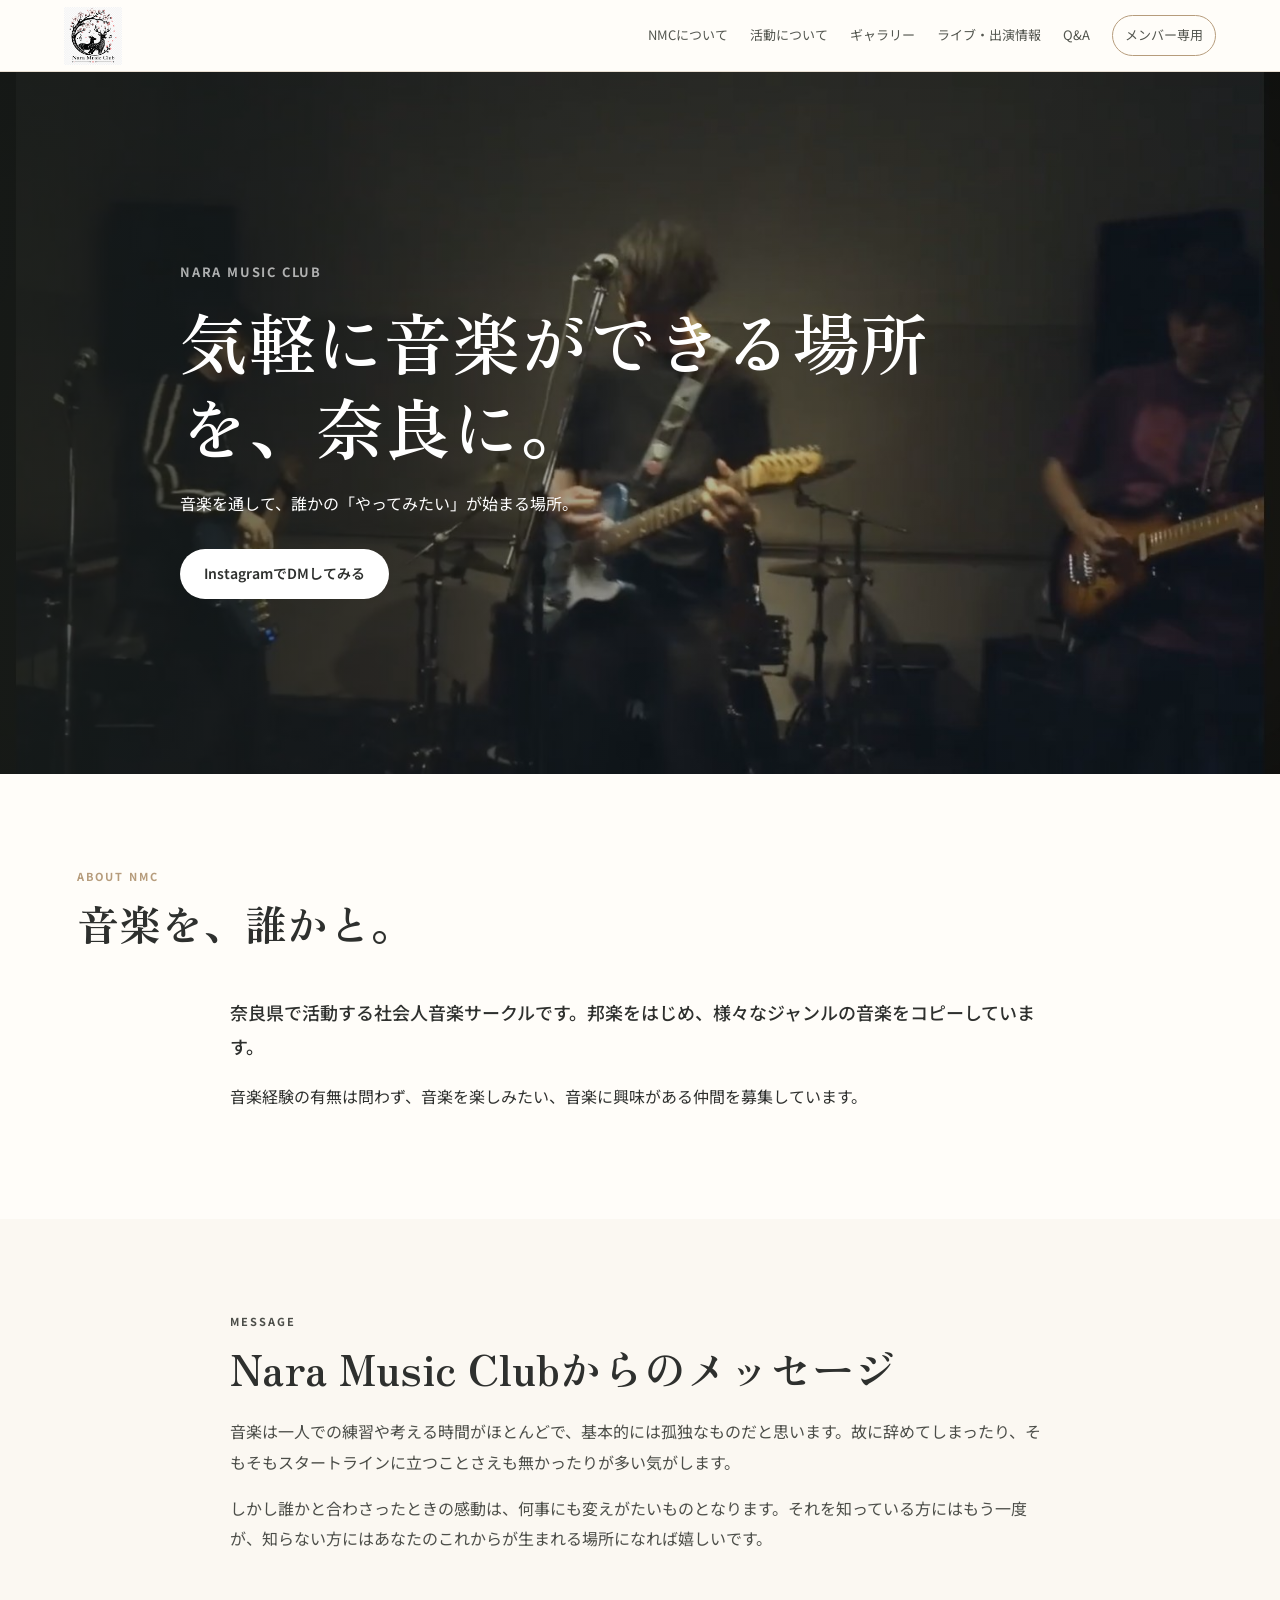
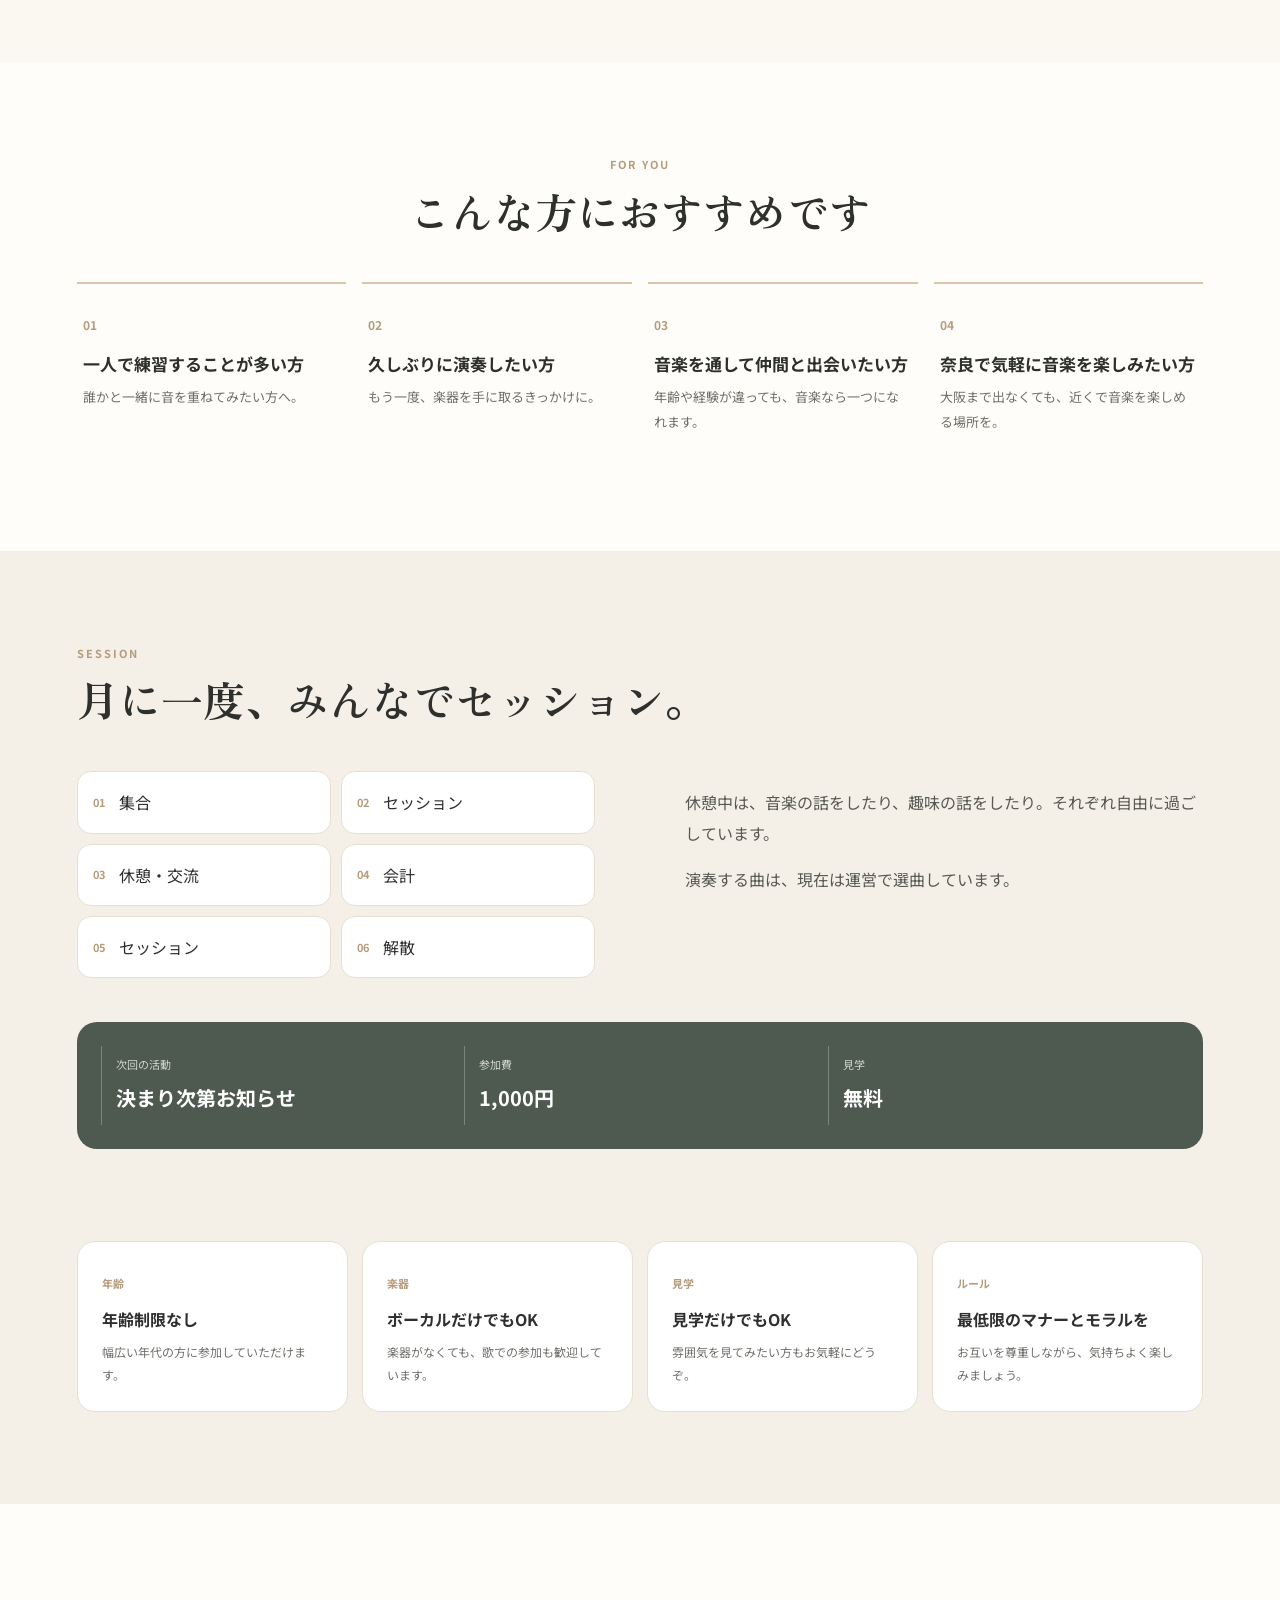
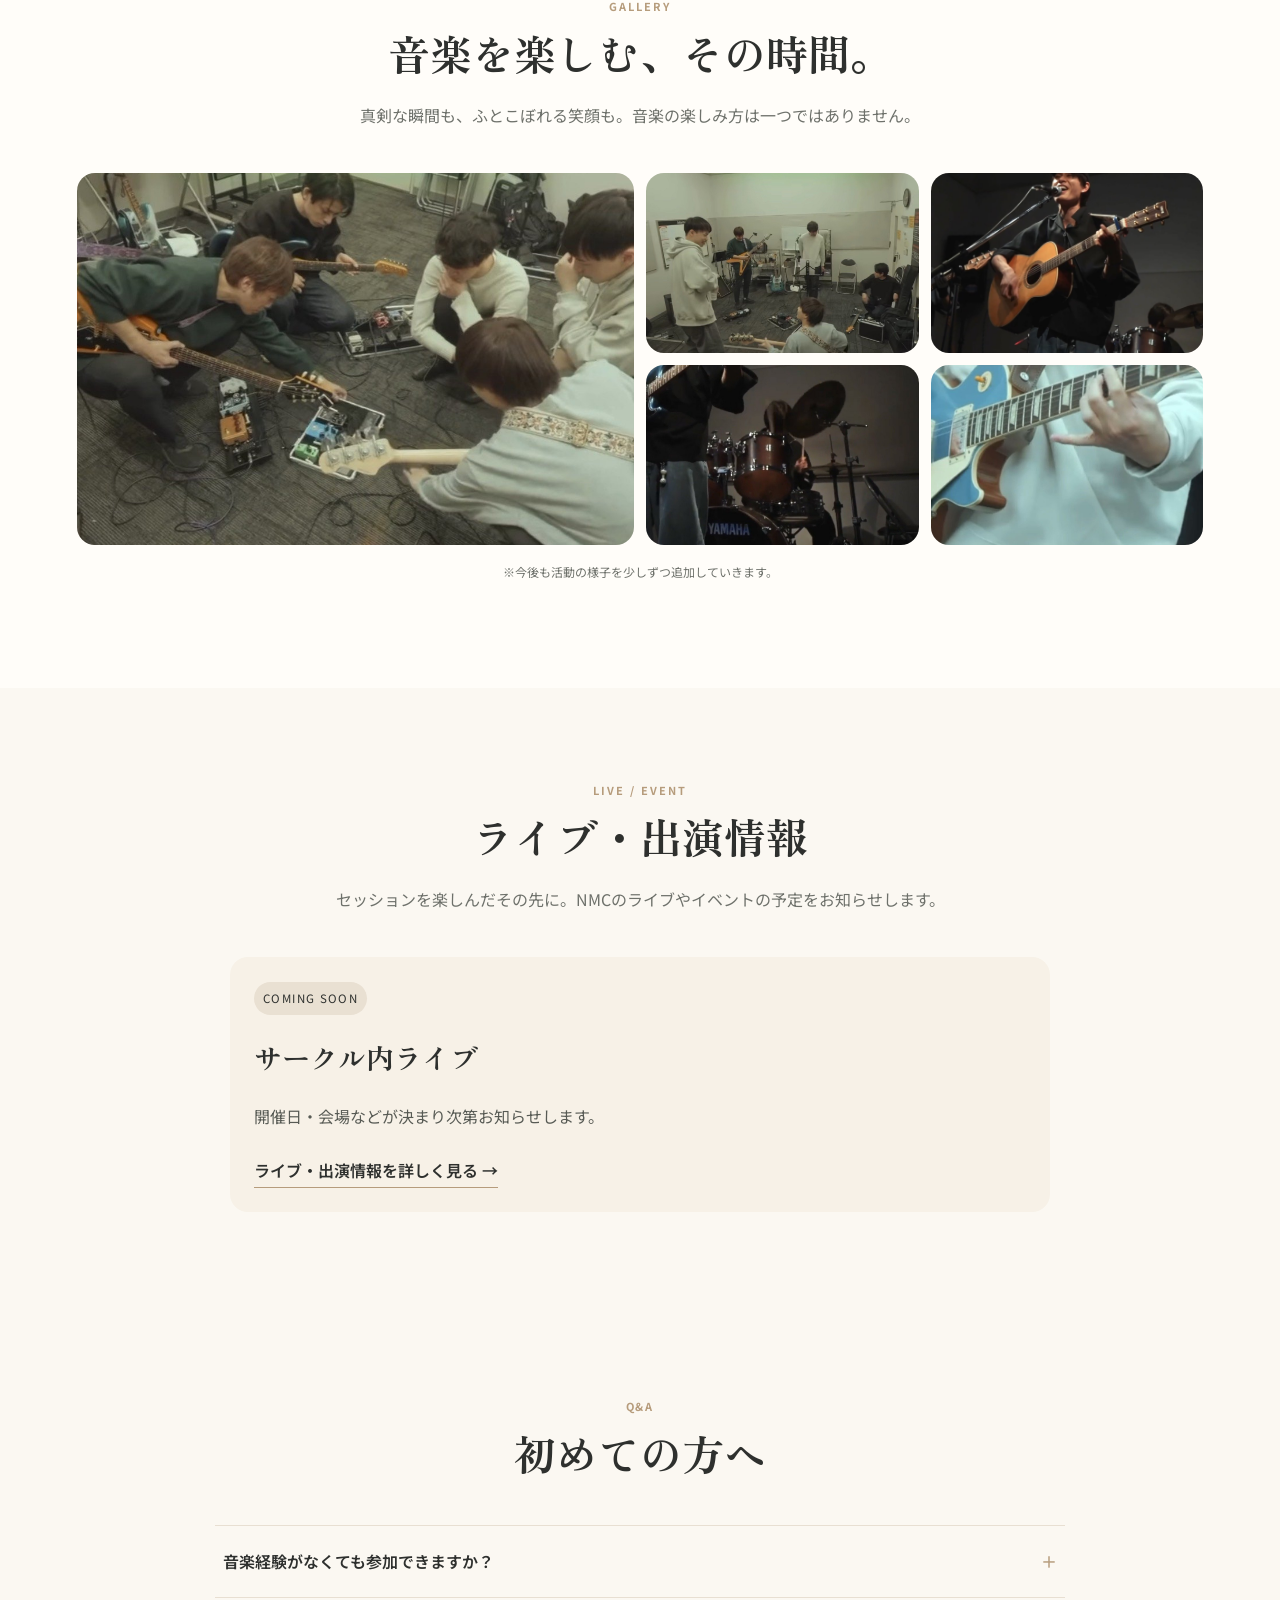
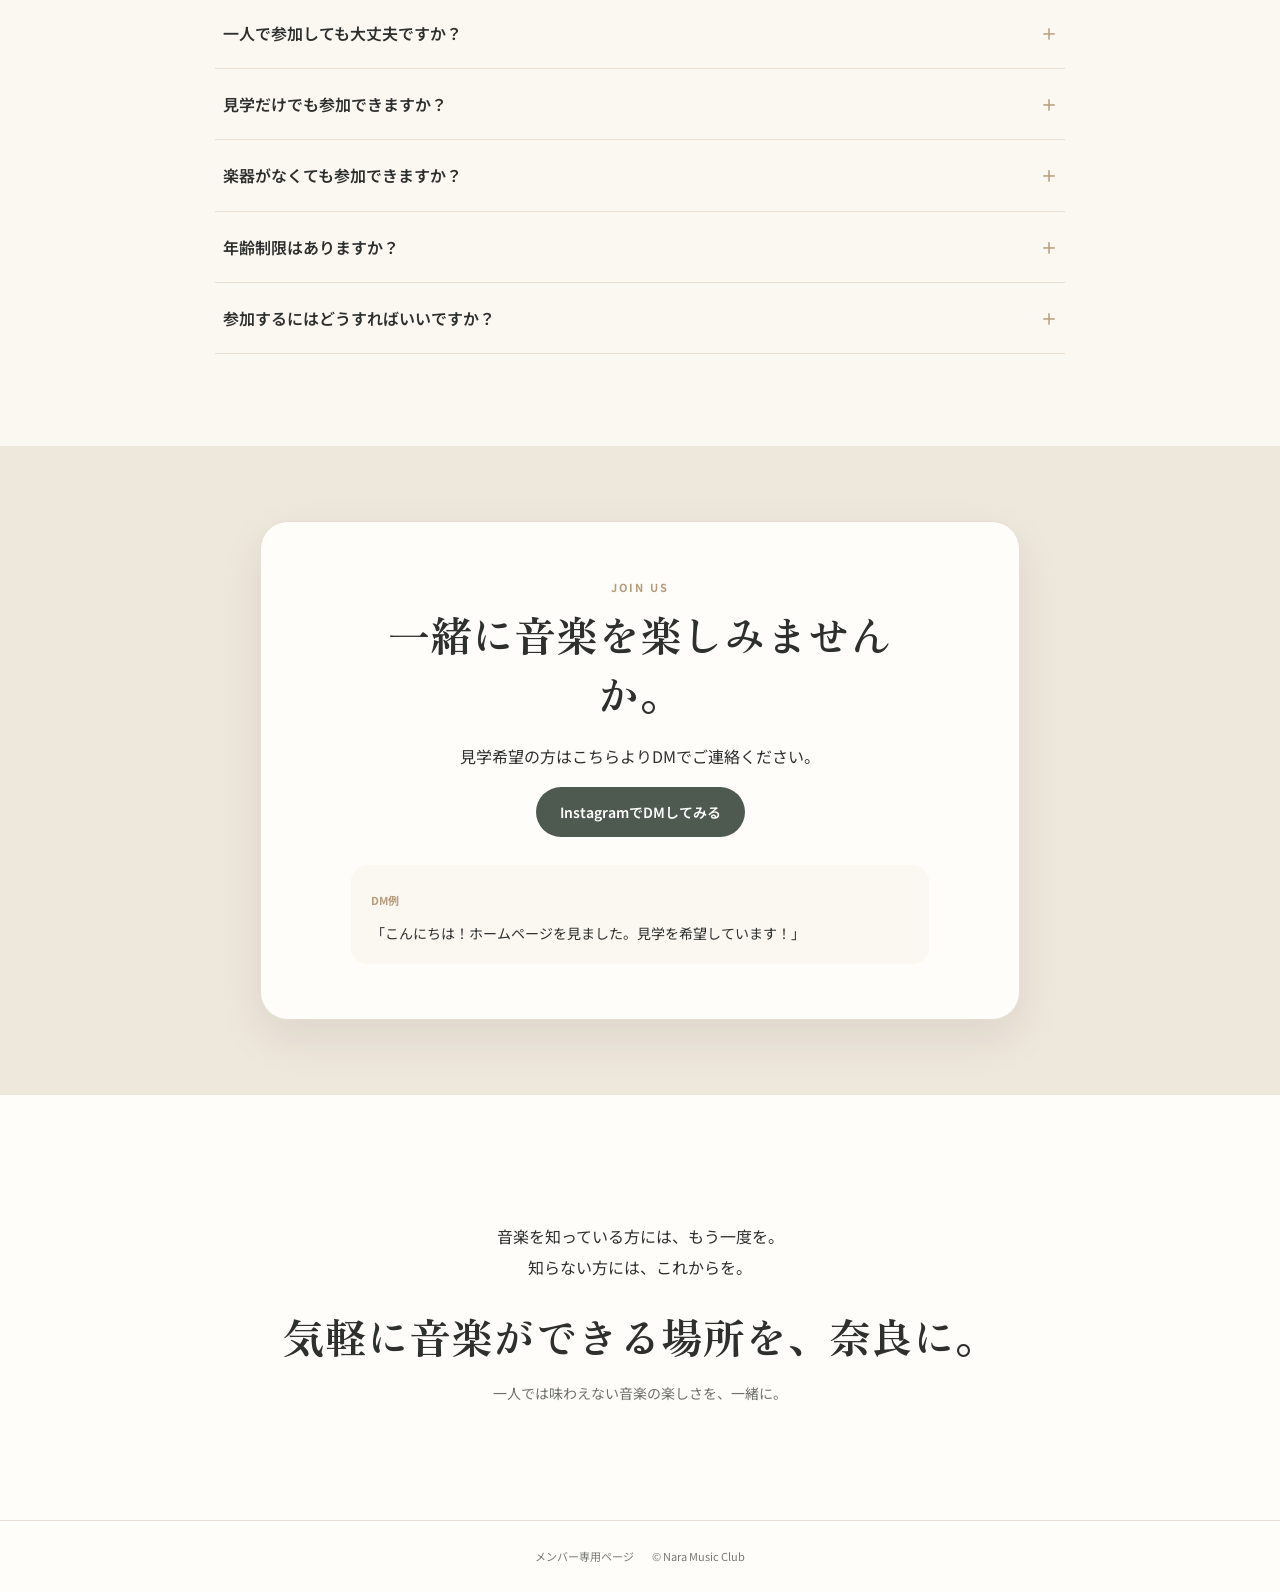
==== commit 79e6bcac: "Add files via upload" ====
--- a/index.html
+++ b/index.html
@@ -21,9 +21,9 @@
       <a href="#about">NMCについて</a>
       <a href="#session">活動について</a>
       <a href="#gallery">ギャラリー</a>
+      <a href="#live">ライブ・出演情報</a>
       <a href="#qa">Q&A</a>
-      <a class="nav-member" href="member/">メンバー専用</a>
-    <a href="activity/index.html">活動記録</a><a href="live/index.html">ライブ・出演情報</a></nav>
+      <a class="nav-member" href="member/">メンバー専用</a></nav>
   </header>
 
   <main id="top">
@@ -43,15 +43,9 @@
         <p class="section-kicker">ABOUT NMC</p>
         <h2>音楽を、誰かと。</h2>
       </div>
-      <div class="intro-grid">
-        <div>
-          <p class="lead-text">奈良県で活動する社会人音楽サークルです。邦楽をはじめ、様々なジャンルの音楽をコピーしています。</p>
-          <p>音楽経験の有無は問わず、音楽を楽しみたい、音楽に興味がある仲間を募集しています。</p>
-        </div>
-        <aside class="quote-card">
-          <span>合言葉</span>
-          <strong>「」</strong>
-        </aside>
+      <div class="intro-copy">
+        <p class="lead-text">奈良県で活動する社会人音楽サークルです。邦楽をはじめ、様々なジャンルの音楽をコピーしています。</p>
+        <p>音楽経験の有無は問わず、音楽を楽しみたい、音楽に興味がある仲間を募集しています。</p>
       </div>
     </section>
 
@@ -97,7 +91,7 @@
         </div>
       </div>
       <div class="next-session">
-        <div><span>次回の活動</span><strong>8月29日</strong></div>
+        <div><span>次回の活動</span><strong>決まり次第お知らせ</strong></div>
         <div><span>参加費</span><strong>1,000円</strong></div>
         <div><span>見学</span><strong>無料</strong></div>
       </div>
@@ -126,6 +120,21 @@
         <button class="gallery-item" data-image="images/session5.jpg" aria-label="写真を拡大"><img src="images/session5.jpg" alt="ギター演奏の手元" loading="lazy"></button>
       </div>
       <p class="gallery-note">※今後も活動の様子を少しずつ追加していきます。</p>
+    </section>
+
+
+    <section class="section live-section" id="live">
+      <div class="section-heading centered">
+        <p class="section-kicker">LIVE / EVENT</p>
+        <h2>ライブ・出演情報</h2>
+        <p>セッションを楽しんだその先に。NMCのライブやイベントの予定をお知らせします。</p>
+      </div>
+      <article class="event-card live-preview">
+        <span class="event-status">COMING SOON</span>
+        <h3>サークル内ライブ</h3>
+        <p>開催日・会場などが決まり次第お知らせします。</p>
+        <a class="text-link" href="live/">ライブ・出演情報を詳しく見る →</a>
+      </article>
     </section>
 
     <section class="section qa-section" id="qa">
--- a/style.css
+++ b/style.css
@@ -11,3 +11,14 @@
 .photo-placeholder{aspect-ratio:4/3;display:grid;place-items:center;background:#e9e0d2;border-radius:12px;color:#665f55}
 .event-status{display:inline-block;padding:6px 9px;border-radius:999px;background:#e9e0d2;font-size:.72rem;letter-spacing:.12em}
 @media(max-width:700px){.page{padding:34px 16px 56px}.photo-grid{grid-template-columns:1fr 1fr}.record-card,.event-card{padding:18px}}
+
+/* v2.3 */
+.intro-copy{max-width:820px;margin:auto}
+.live-section{background:var(--cream)}
+.live-preview{max-width:820px;margin:0 auto}
+.live-preview h3{font-family:"Zen Old Mincho",serif;font-size:28px;margin:16px 0 8px}
+.live-preview p{color:#575a54}
+.text-link{display:inline-block;margin-top:8px;font-weight:600;border-bottom:1px solid var(--beige-dark);padding-bottom:2px}
+.member-links{display:flex;justify-content:center;gap:12px;flex-wrap:wrap;margin-top:26px}
+.button-outline{border:1px solid var(--beige-dark);background:transparent;color:var(--ink)}
+@media(max-width:520px){.member-links .button{width:100%}}
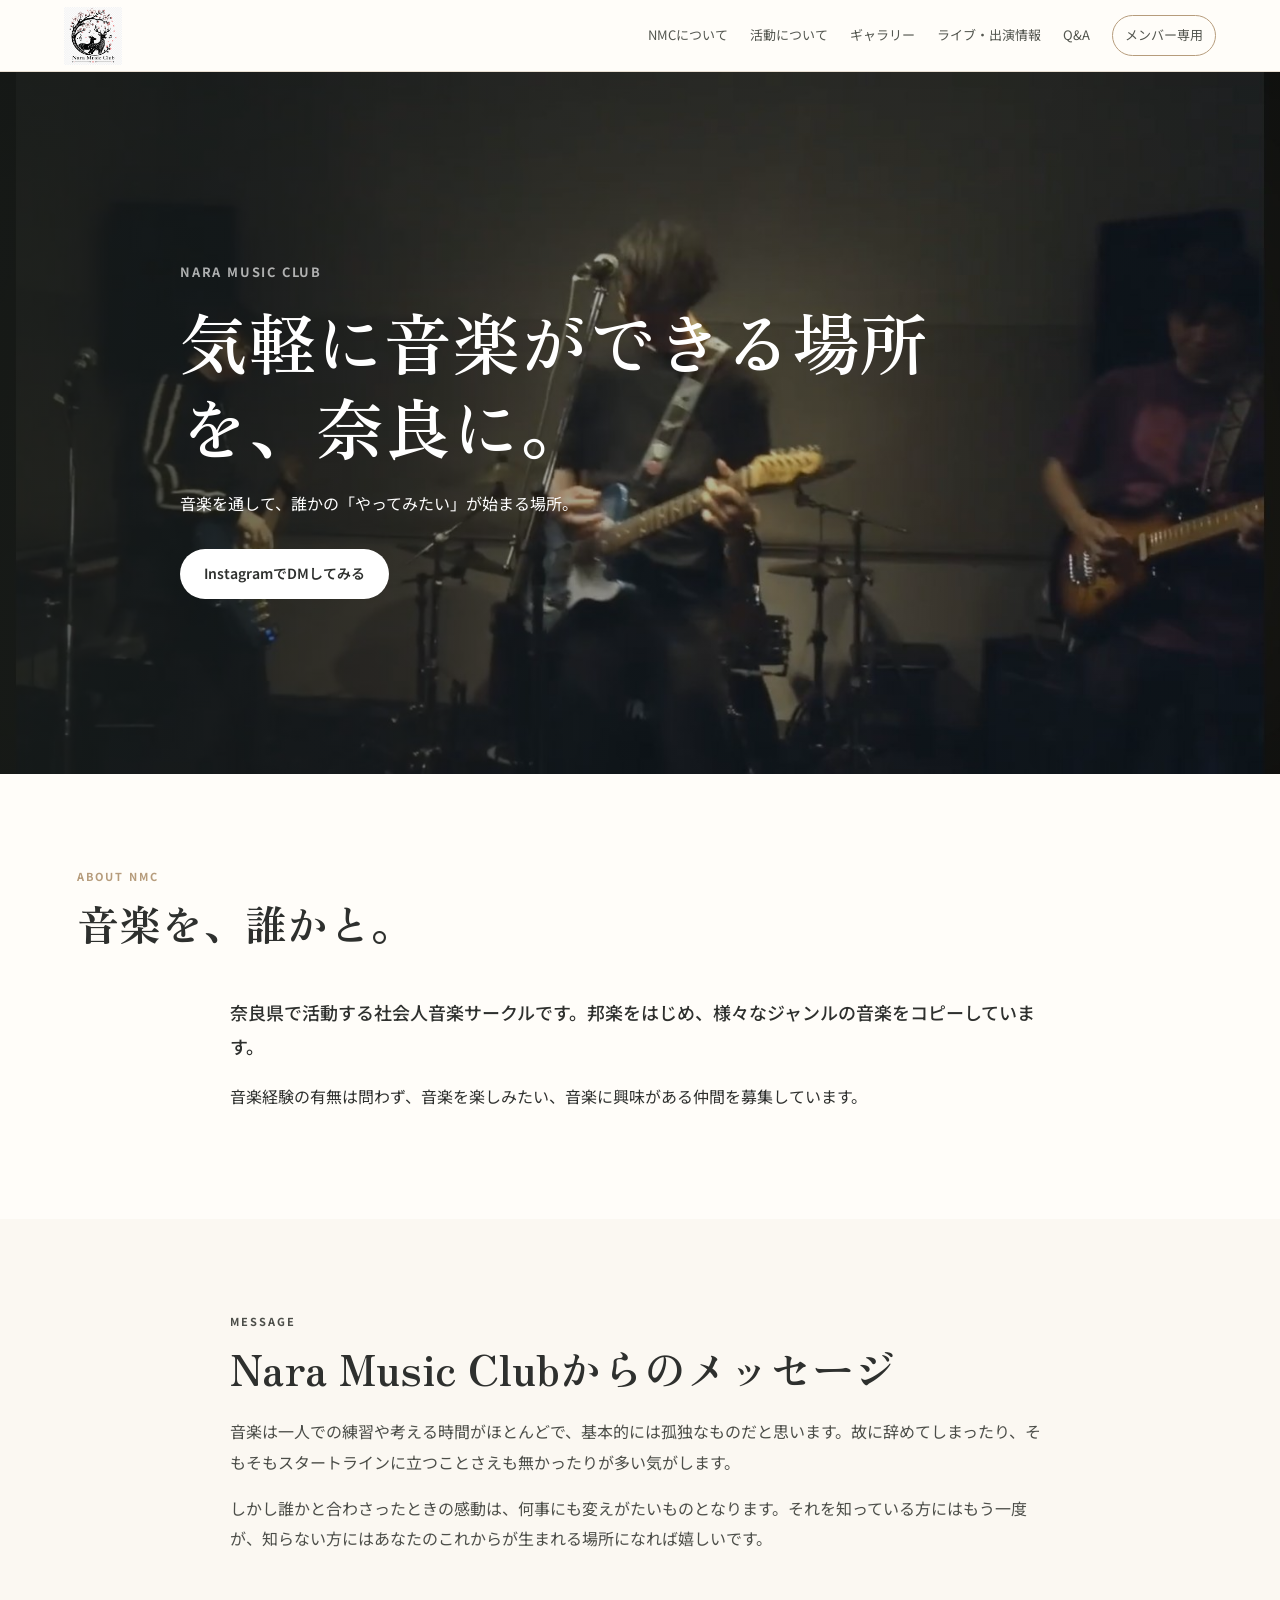
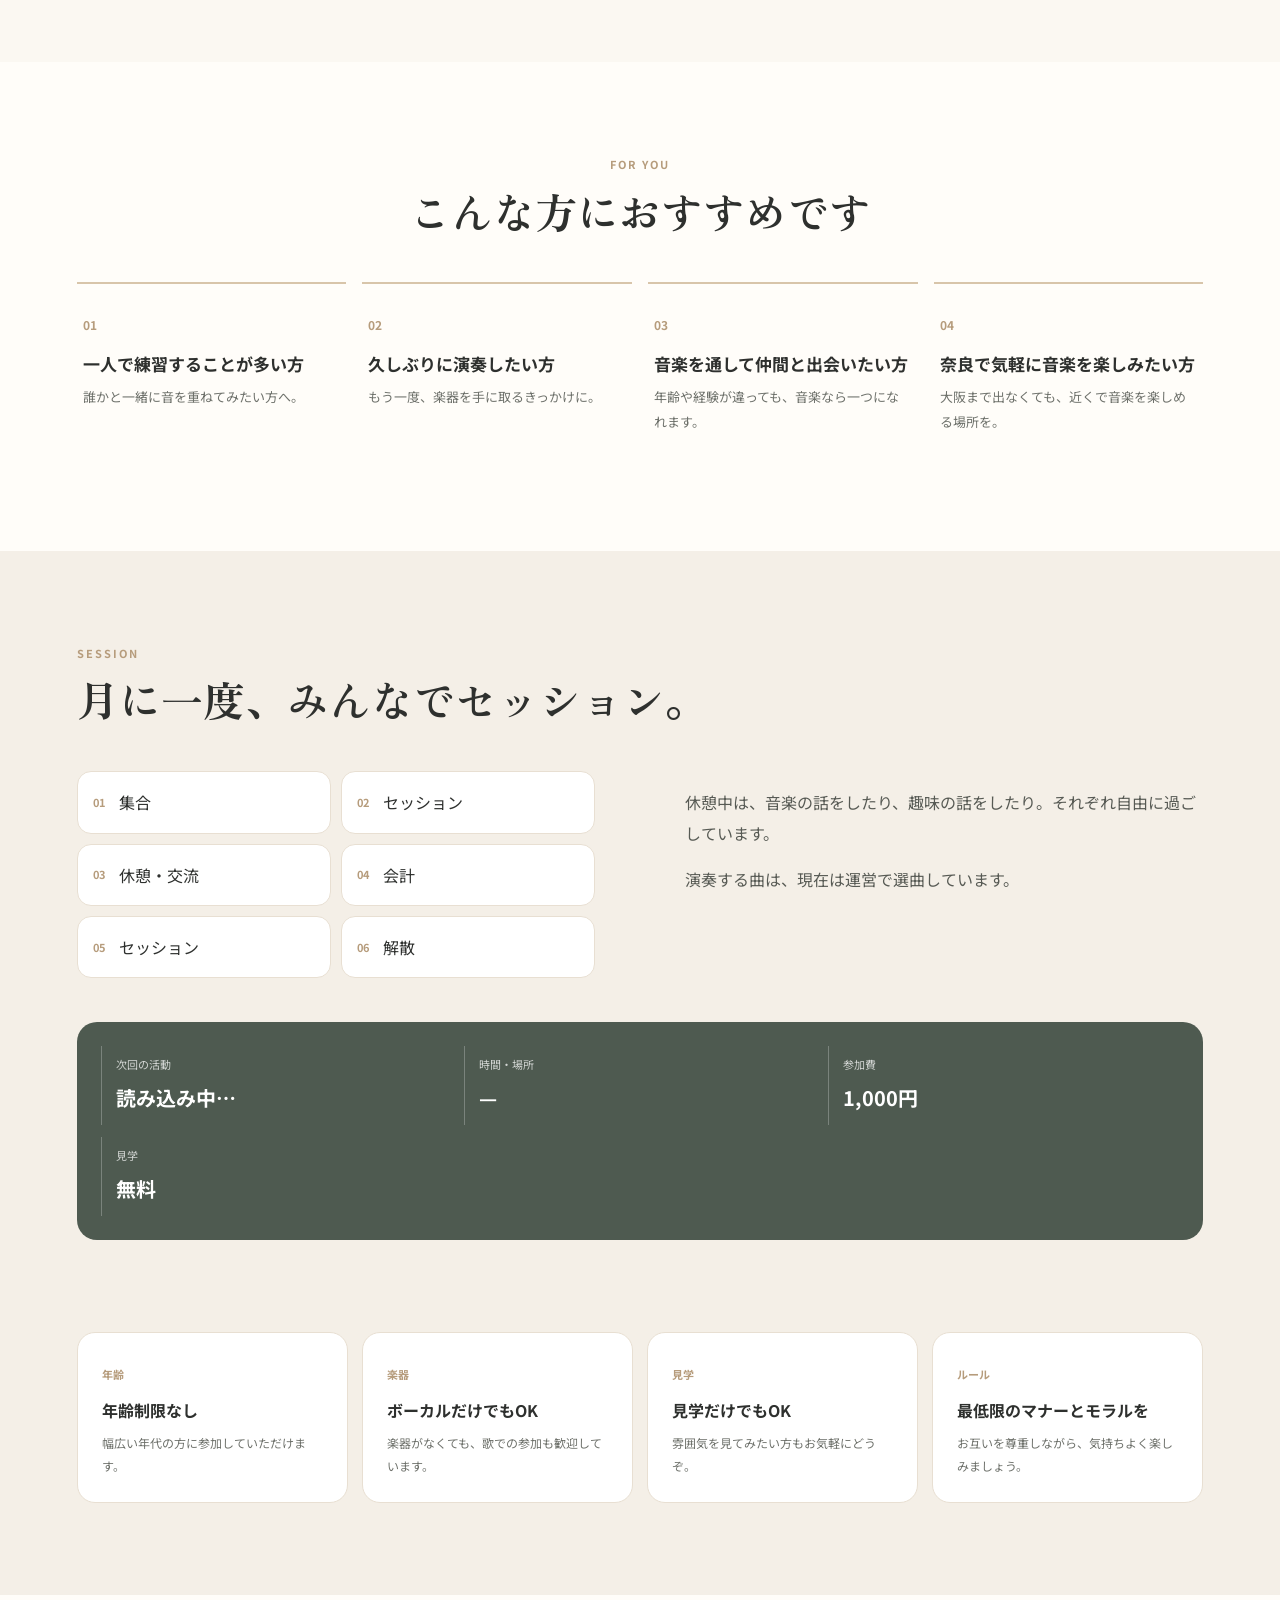
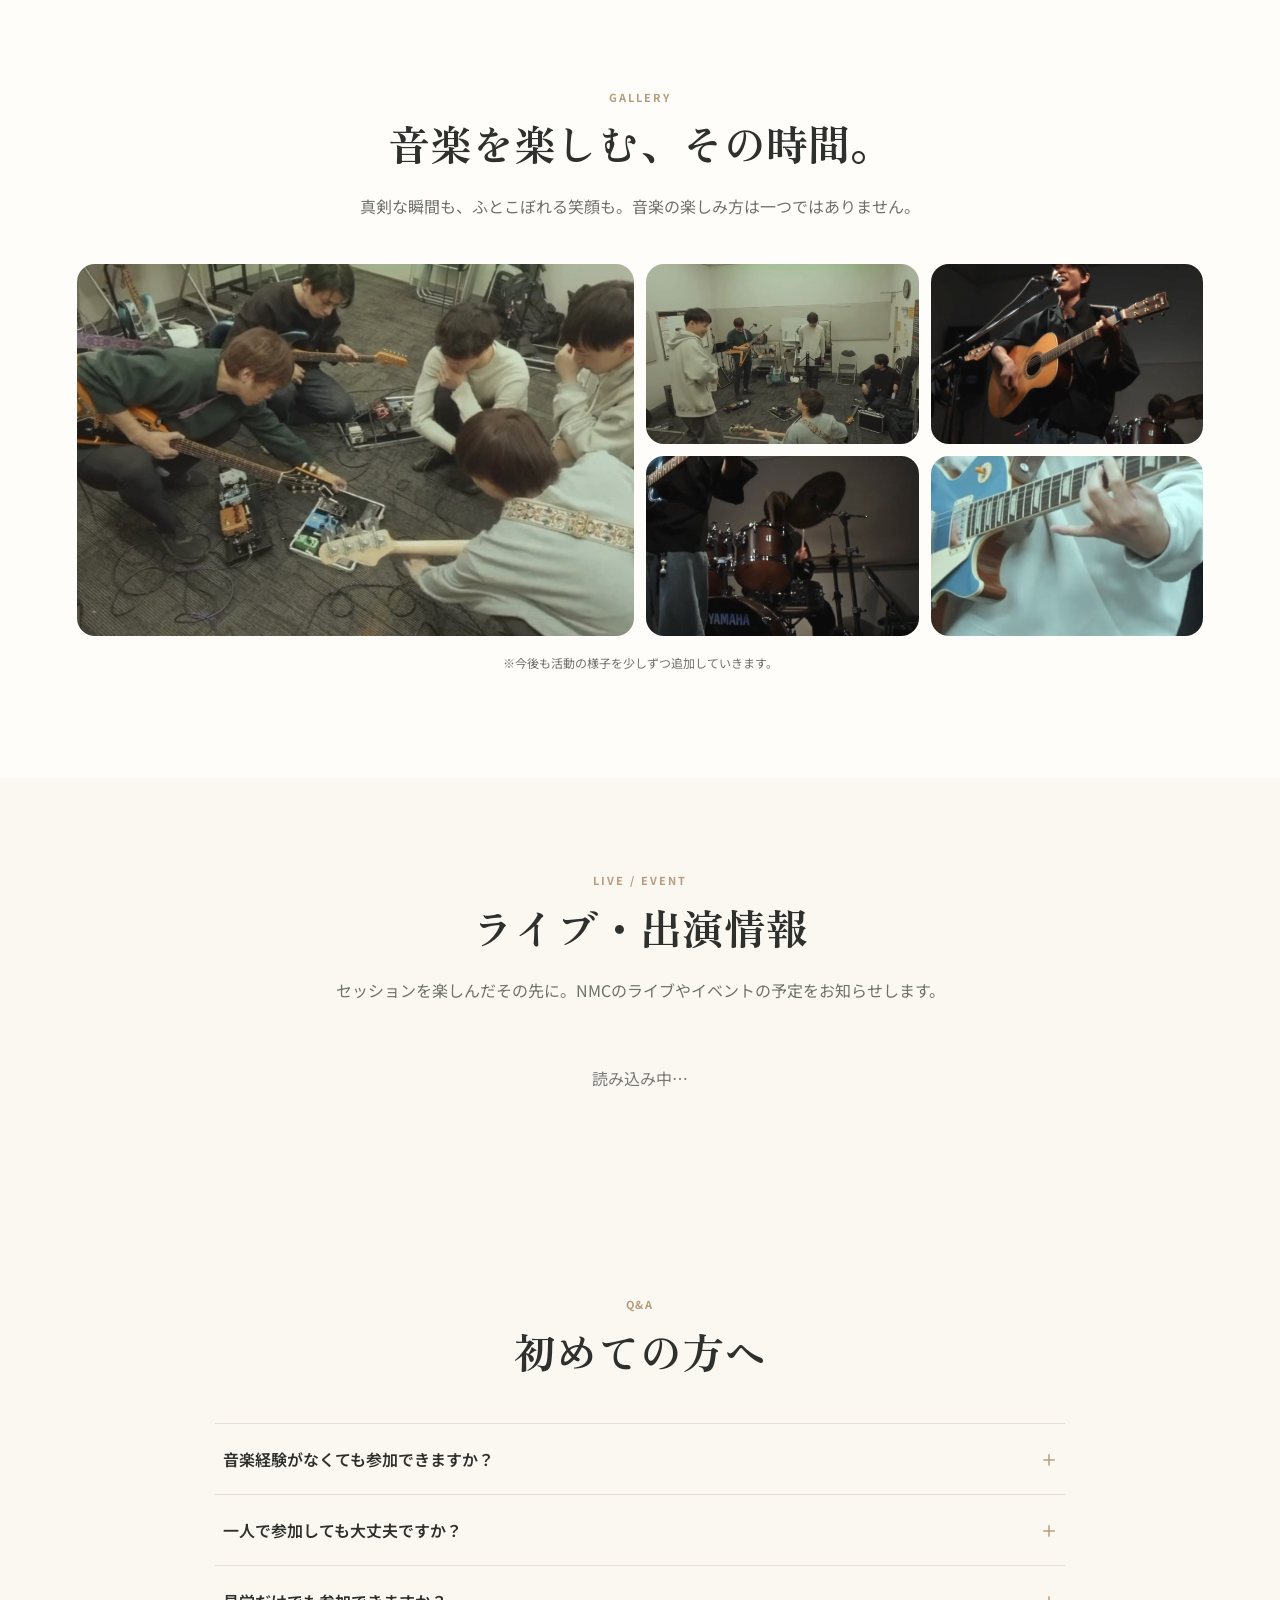
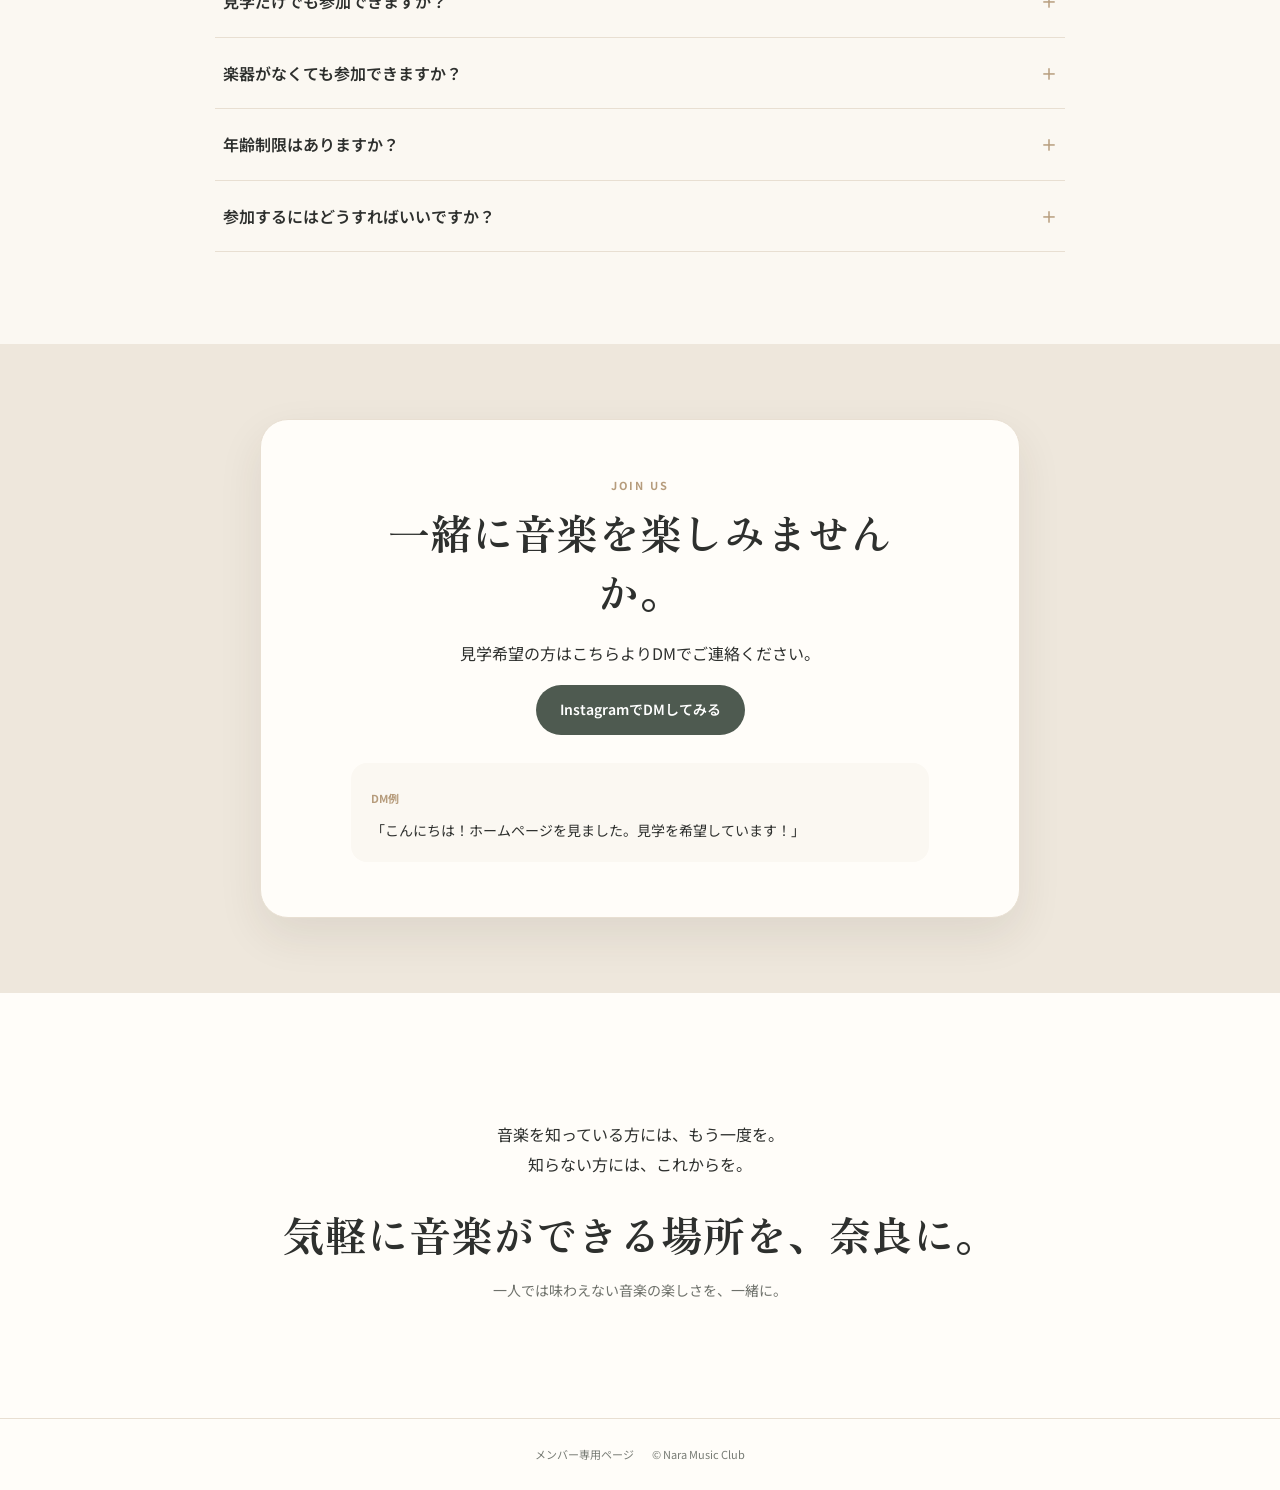
==== commit b3db1982: "Add files via upload" ====
--- a/index.html
+++ b/index.html
@@ -90,8 +90,9 @@
           <p>演奏する曲は、現在は運営で選曲しています。</p>
         </div>
       </div>
-      <div class="next-session">
-        <div><span>次回の活動</span><strong>決まり次第お知らせ</strong></div>
+      <div class="next-session" id="publicNextSession">
+        <div><span>次回の活動</span><strong id="publicNextDate">読み込み中…</strong></div>
+        <div><span>時間・場所</span><strong id="publicNextDetails">—</strong></div>
         <div><span>参加費</span><strong>1,000円</strong></div>
         <div><span>見学</span><strong>無料</strong></div>
       </div>
@@ -129,12 +130,9 @@
         <h2>ライブ・出演情報</h2>
         <p>セッションを楽しんだその先に。NMCのライブやイベントの予定をお知らせします。</p>
       </div>
-      <article class="event-card live-preview">
-        <span class="event-status">COMING SOON</span>
-        <h3>サークル内ライブ</h3>
-        <p>開催日・会場などが決まり次第お知らせします。</p>
-        <a class="text-link" href="live/">ライブ・出演情報を詳しく見る →</a>
-      </article>
+      <div id="publicLiveEvents" class="public-live-events">
+        <p class="public-live-loading">読み込み中…</p>
+      </div>
     </section>
 
     <section class="section qa-section" id="qa">
@@ -182,6 +180,65 @@
     <img src="" alt="拡大表示">
   </div>
 
+
+  <script src="https://cdn.jsdelivr.net/npm/@supabase/supabase-js@2"></script>
+  <script>
+  (function(){
+    const SUPABASE_URL="https://rxkofbwiejzizpxmhqhq.supabase.co";
+    const KEY="sb_publishable_tBV97tu7ri1jsDp3-HZoJQ_tTtrDnBy";
+    const client=window.supabase.createClient(SUPABASE_URL,KEY);
+
+    function fmtDate(v){
+      if(!v)return "開催日未定";
+      const d=new Date(v+"T00:00:00");
+      return `${d.getFullYear()}年${d.getMonth()+1}月${d.getDate()}日`;
+    }
+    function esc(v){
+      return String(v??"").replace(/[&<>"']/g,c=>({"&":"&amp;","<":"&lt;",">":"&gt;",'"':"&quot;","'":"&#39;"}[c]));
+    }
+
+    async function loadPublicInfo(){
+      const nextDate=document.getElementById("publicNextDate");
+      const nextDetails=document.getElementById("publicNextDetails");
+      const liveBox=document.getElementById("publicLiveEvents");
+
+      const [sr,lr]=await Promise.all([
+        client.rpc("get_public_next_session"),
+        client.rpc("get_public_live_events")
+      ]);
+
+      if(!sr.error && sr.data && sr.data.length){
+        const x=sr.data[0];
+        nextDate.textContent=fmtDate(x.session_date);
+        const details=[
+          x.start_time ? "🕐 "+String(x.start_time).slice(0,5) : "",
+          x.location ? "📍 "+esc(x.location) : ""
+        ].filter(Boolean).join("　");
+        nextDetails.innerHTML=details || "詳細は決まり次第お知らせ";
+      }else{
+        nextDate.textContent="決まり次第お知らせ";
+        nextDetails.textContent="—";
+      }
+
+      if(!lr.error && lr.data && lr.data.length){
+        liveBox.innerHTML=lr.data.map(x=>`
+          <article class="event-card live-preview">
+            <span class="event-status">${x.event_date ? "UPCOMING / EVENT" : "COMING SOON"}</span>
+            <h3>${esc(x.title)}</h3>
+            <p>${fmtDate(x.event_date)}${x.start_time?" ・ 🕐 "+String(x.start_time).slice(0,5):""}${x.location?" ・ 📍 "+esc(x.location):""}</p>
+          </article>`).join("");
+      }else{
+        liveBox.innerHTML=`<article class="event-card live-preview">
+          <span class="event-status">COMING SOON</span>
+          <h3>ライブ・出演情報</h3>
+          <p>開催日・会場などが決まり次第お知らせします。</p>
+        </article>`;
+      }
+    }
+    loadPublicInfo();
+  })();
+  </script>
+
   <script src="script.js"></script>
 </body>
 </html>
--- a/style.css
+++ b/style.css
@@ -22,3 +22,6 @@
 .member-links{display:flex;justify-content:center;gap:12px;flex-wrap:wrap;margin-top:26px}
 .button-outline{border:1px solid var(--beige-dark);background:transparent;color:var(--ink)}
 @media(max-width:520px){.member-links .button{width:100%}}
+
+.public-live-events{display:grid;gap:12px}
+.public-live-loading{color:#777;text-align:center}
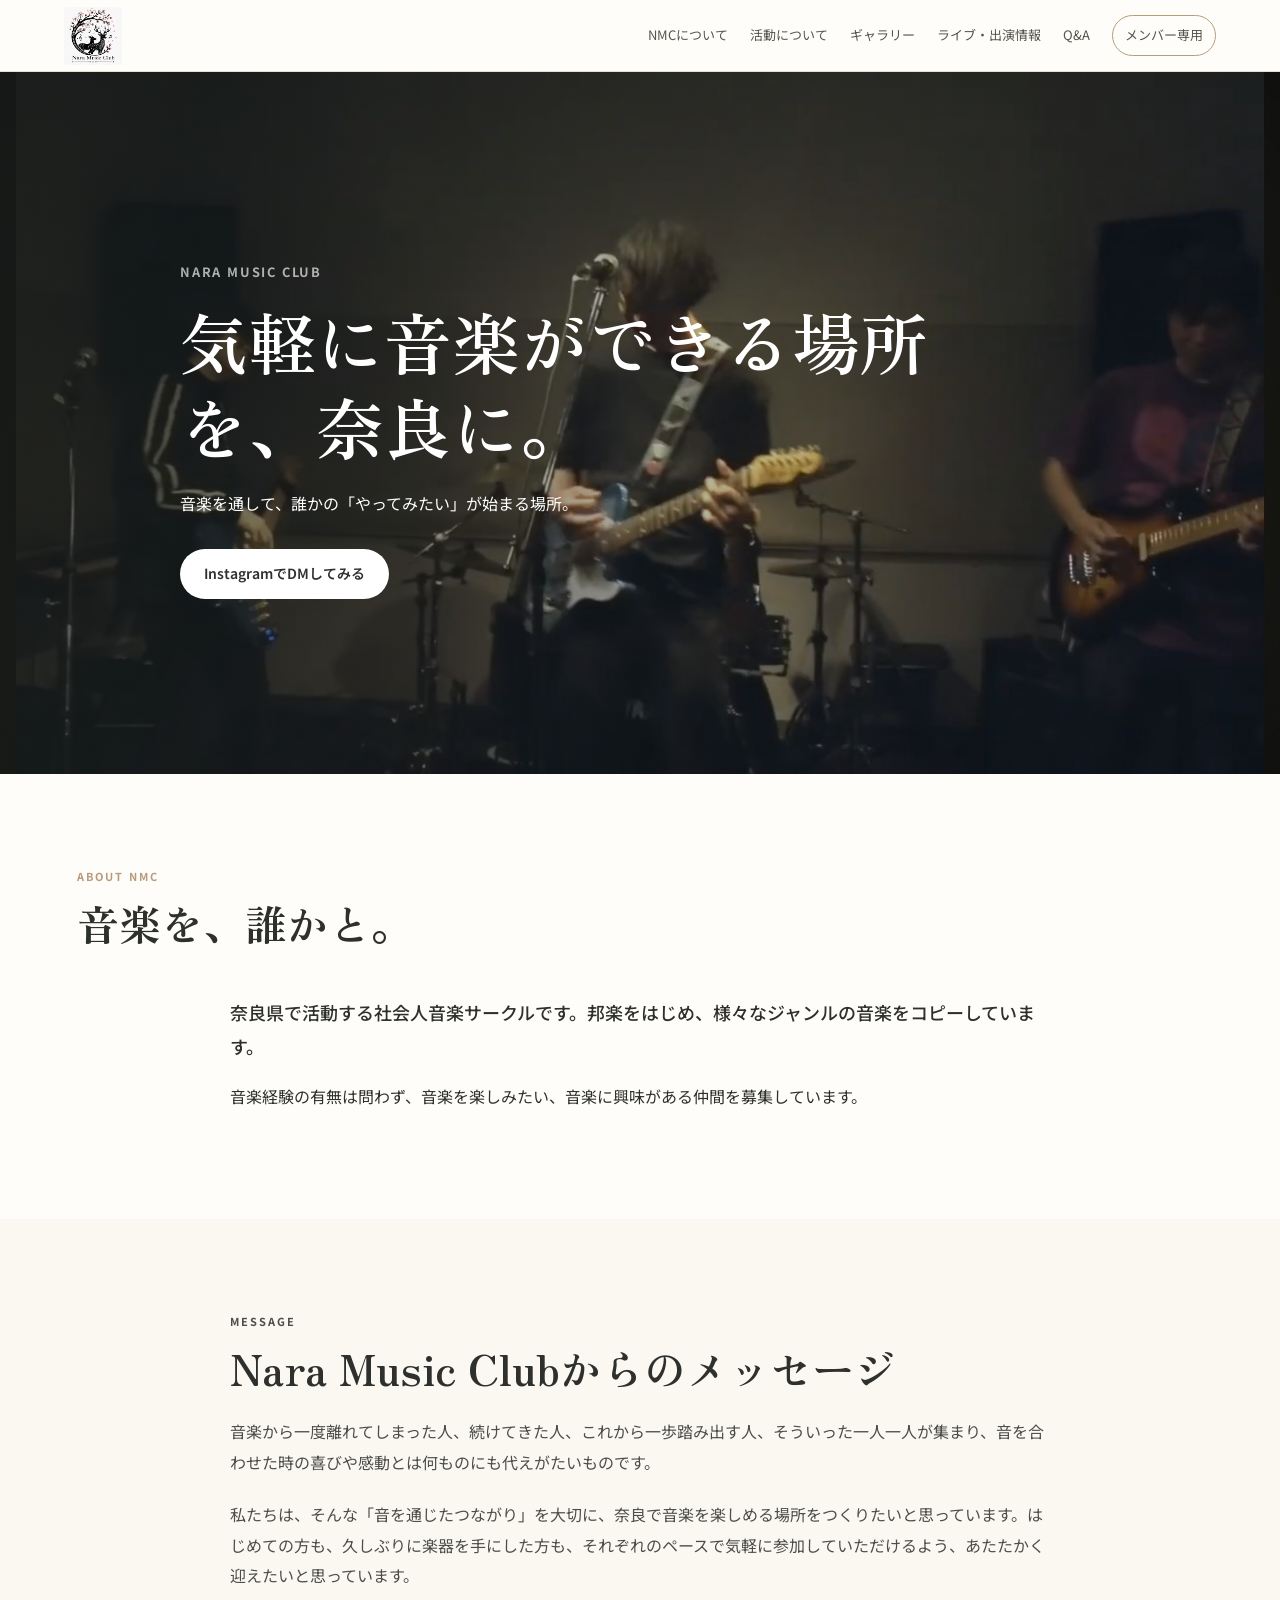
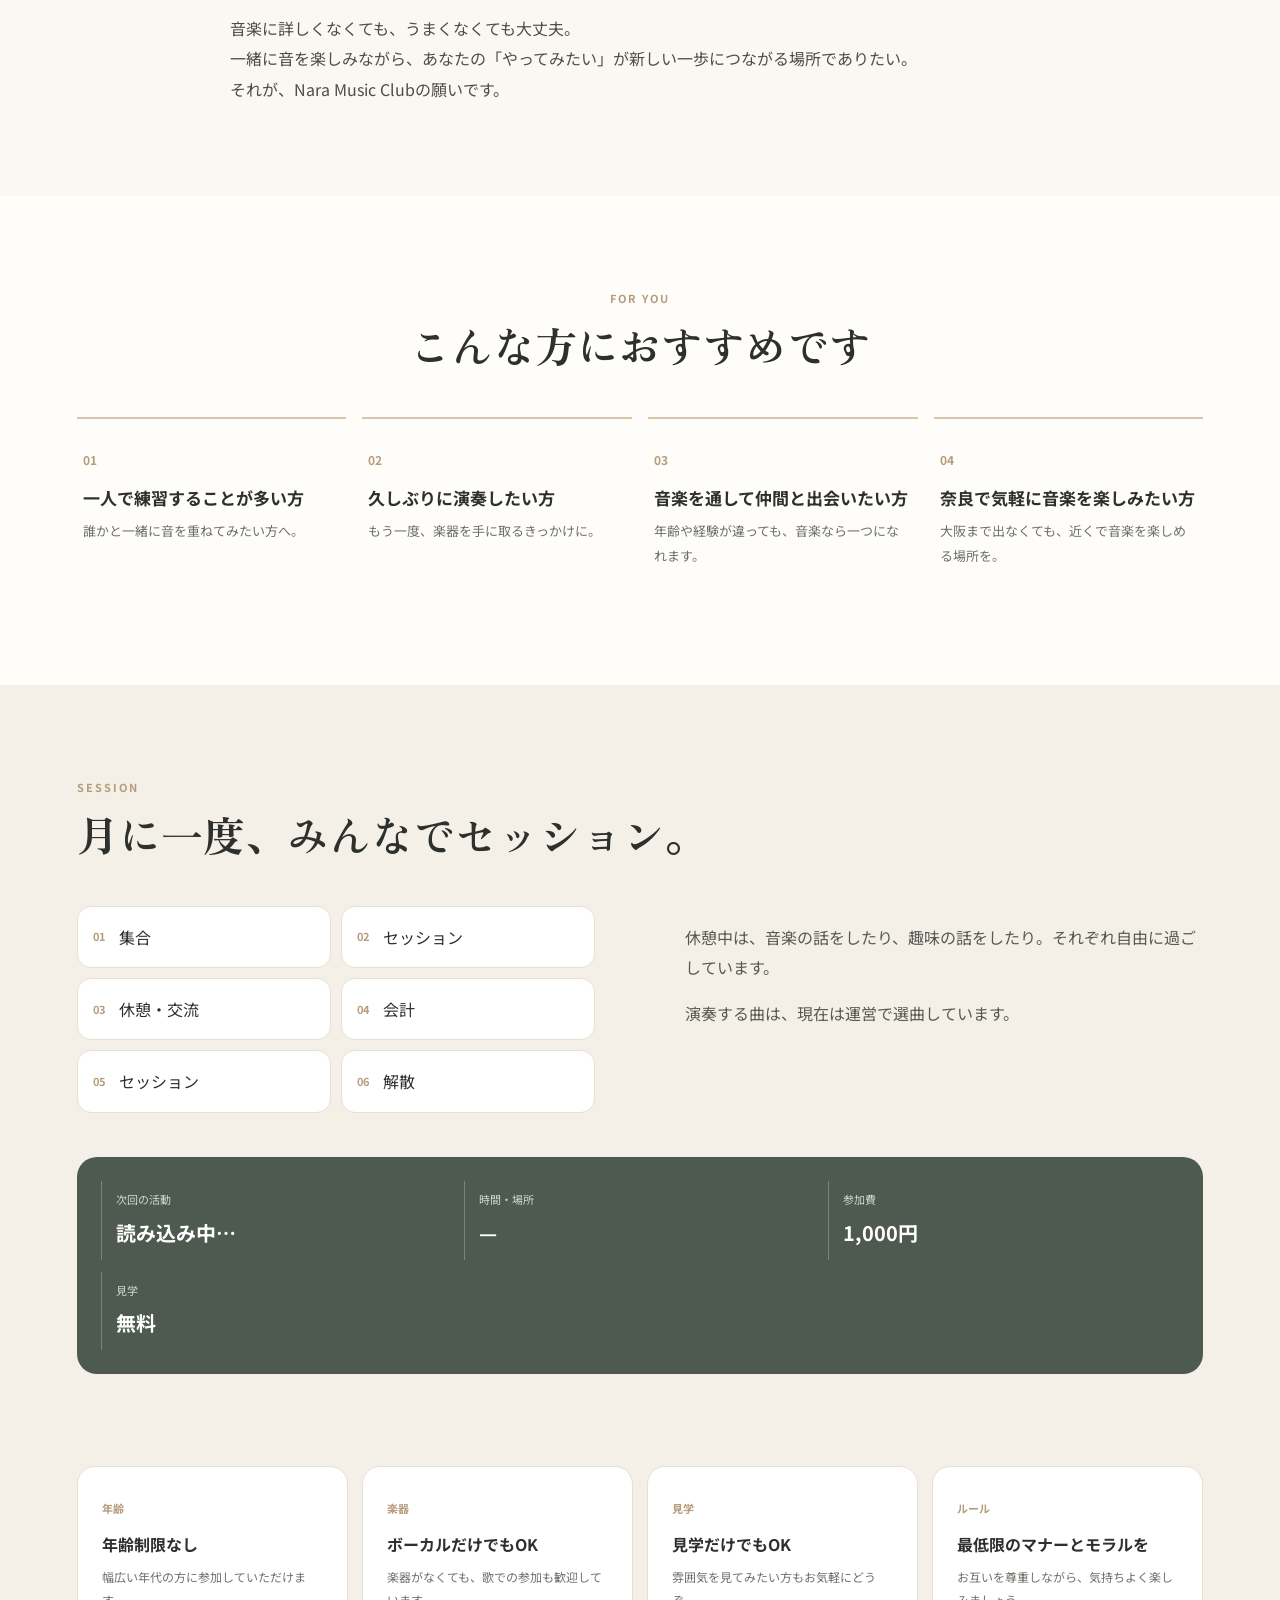
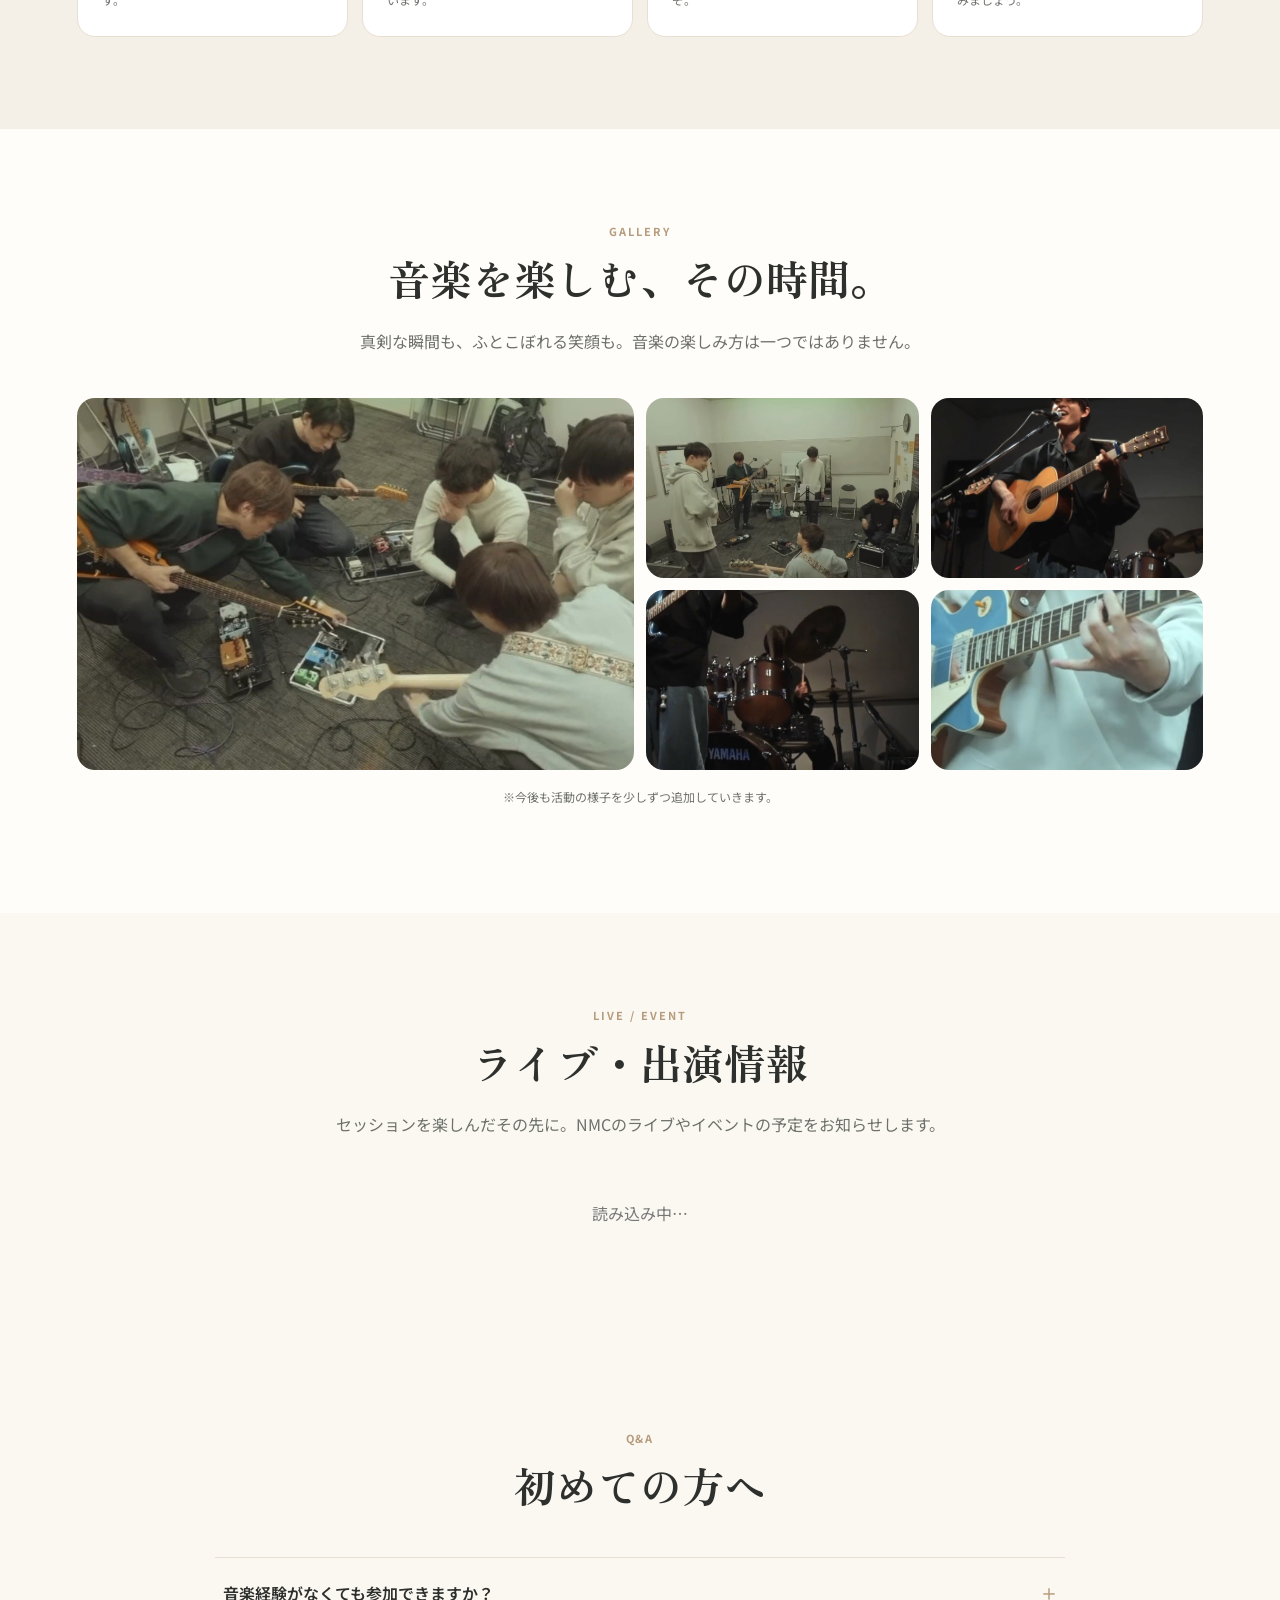
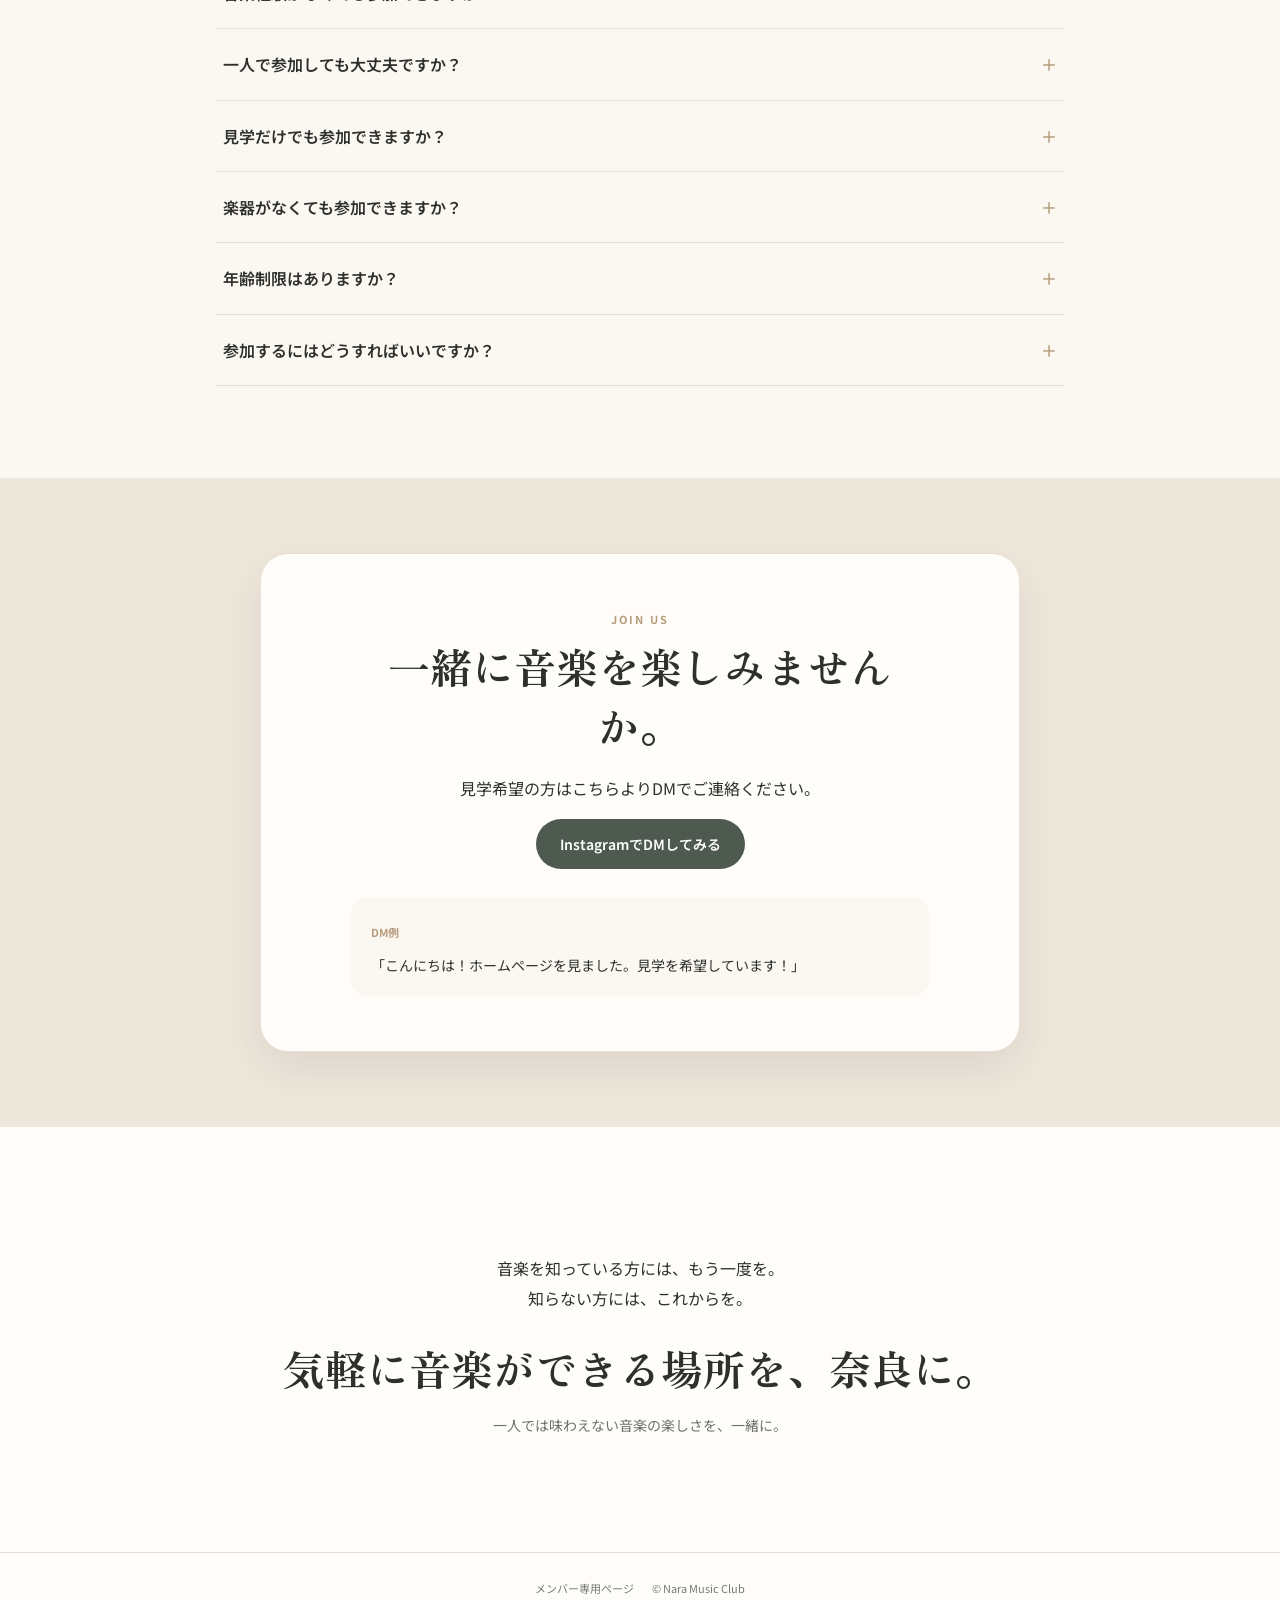
==== commit 46a026bd: "Add files via upload" ====
--- a/index.html
+++ b/index.html
@@ -53,10 +53,14 @@
       <div class="message-wrap">
         <p class="section-kicker">MESSAGE</p>
         <h2>Nara Music Clubからのメッセージ</h2>
-        <p>音楽は一人での練習や考える時間がほとんどで、基本的には孤独なものだと思います。故に辞めてしまったり、そもそもスタートラインに立つことさえも無かったりが多い気がします。</p>
-        <p>しかし誰かと合わさったときの感動は、何事にも変えがたいものとなります。それを知っている方にはもう一度が、知らない方にはあなたのこれからが生まれる場所になれば嬉しいです。</p>
-      </div>
-    </section>
+<div class="message-body">
+<p>音楽から一度離れてしまった人、続けてきた人、これから一歩踏み出す人、そういった一人一人が集まり、音を合わせた時の喜びや感動とは何ものにも代えがたいものです。</p>
+
+<p>私たちは、そんな「音を通じたつながり」を大切に、奈良で音楽を楽しめる場所をつくりたいと思っています。はじめての方も、久しぶりに楽器を手にした方も、それぞれのペースで気軽に参加していただけるよう、あたたかく迎えたいと思っています。</p>
+
+<p>音楽に詳しくなくても、うまくなくても大丈夫。<br>一緒に音を楽しみながら、あなたの「やってみたい」が新しい一歩につながる場所でありたい。<br>それが、Nara Music Clubの願いです。</p>
+</div>
+</section>
 
     <section class="section recommend">
       <div class="section-heading centered">
@@ -225,7 +229,11 @@
           <article class="event-card live-preview">
             <span class="event-status">${x.event_date ? "UPCOMING / EVENT" : "COMING SOON"}</span>
             <h3>${esc(x.title)}</h3>
-            <p>${fmtDate(x.event_date)}${x.start_time?" ・ 🕐 "+String(x.start_time).slice(0,5):""}${x.location?" ・ 📍 "+esc(x.location):""}</p>
+            <div class="public-event-details">
+              ${x.event_date?`<div class="public-event-detail">📅 <span>${fmtDate(x.event_date)}</span></div>`:""}
+              ${x.start_time?`<div class="public-event-detail">🕐 <span>${String(x.start_time).slice(0,5)}</span></div>`:""}
+              ${x.location?`<div class="public-event-detail public-event-location">📍 <span>${esc(x.location)}</span></div>`:""}
+            </div>
           </article>`).join("");
       }else{
         liveBox.innerHTML=`<article class="event-card live-preview">
--- a/style.css
+++ b/style.css
@@ -25,3 +25,31 @@
 
 .public-live-events{display:grid;gap:12px}
 .public-live-loading{color:#777;text-align:center}
+
+/* v3.5 ホームページ調整 */
+.public-event-details{
+  display:flex;
+  flex-direction:column;
+  gap:8px;
+  margin-top:10px;
+}
+.public-event-detail{
+  display:flex;
+  align-items:flex-start;
+  gap:8px;
+  line-height:1.65;
+}
+.public-event-detail span{
+  min-width:0;
+  overflow-wrap:anywhere;
+  word-break:break-word;
+}
+.public-event-location span{
+  flex:1;
+}
+.message-body p{
+  margin:0 0 1.4em;
+}
+.message-body p:last-child{
+  margin-bottom:0;
+}
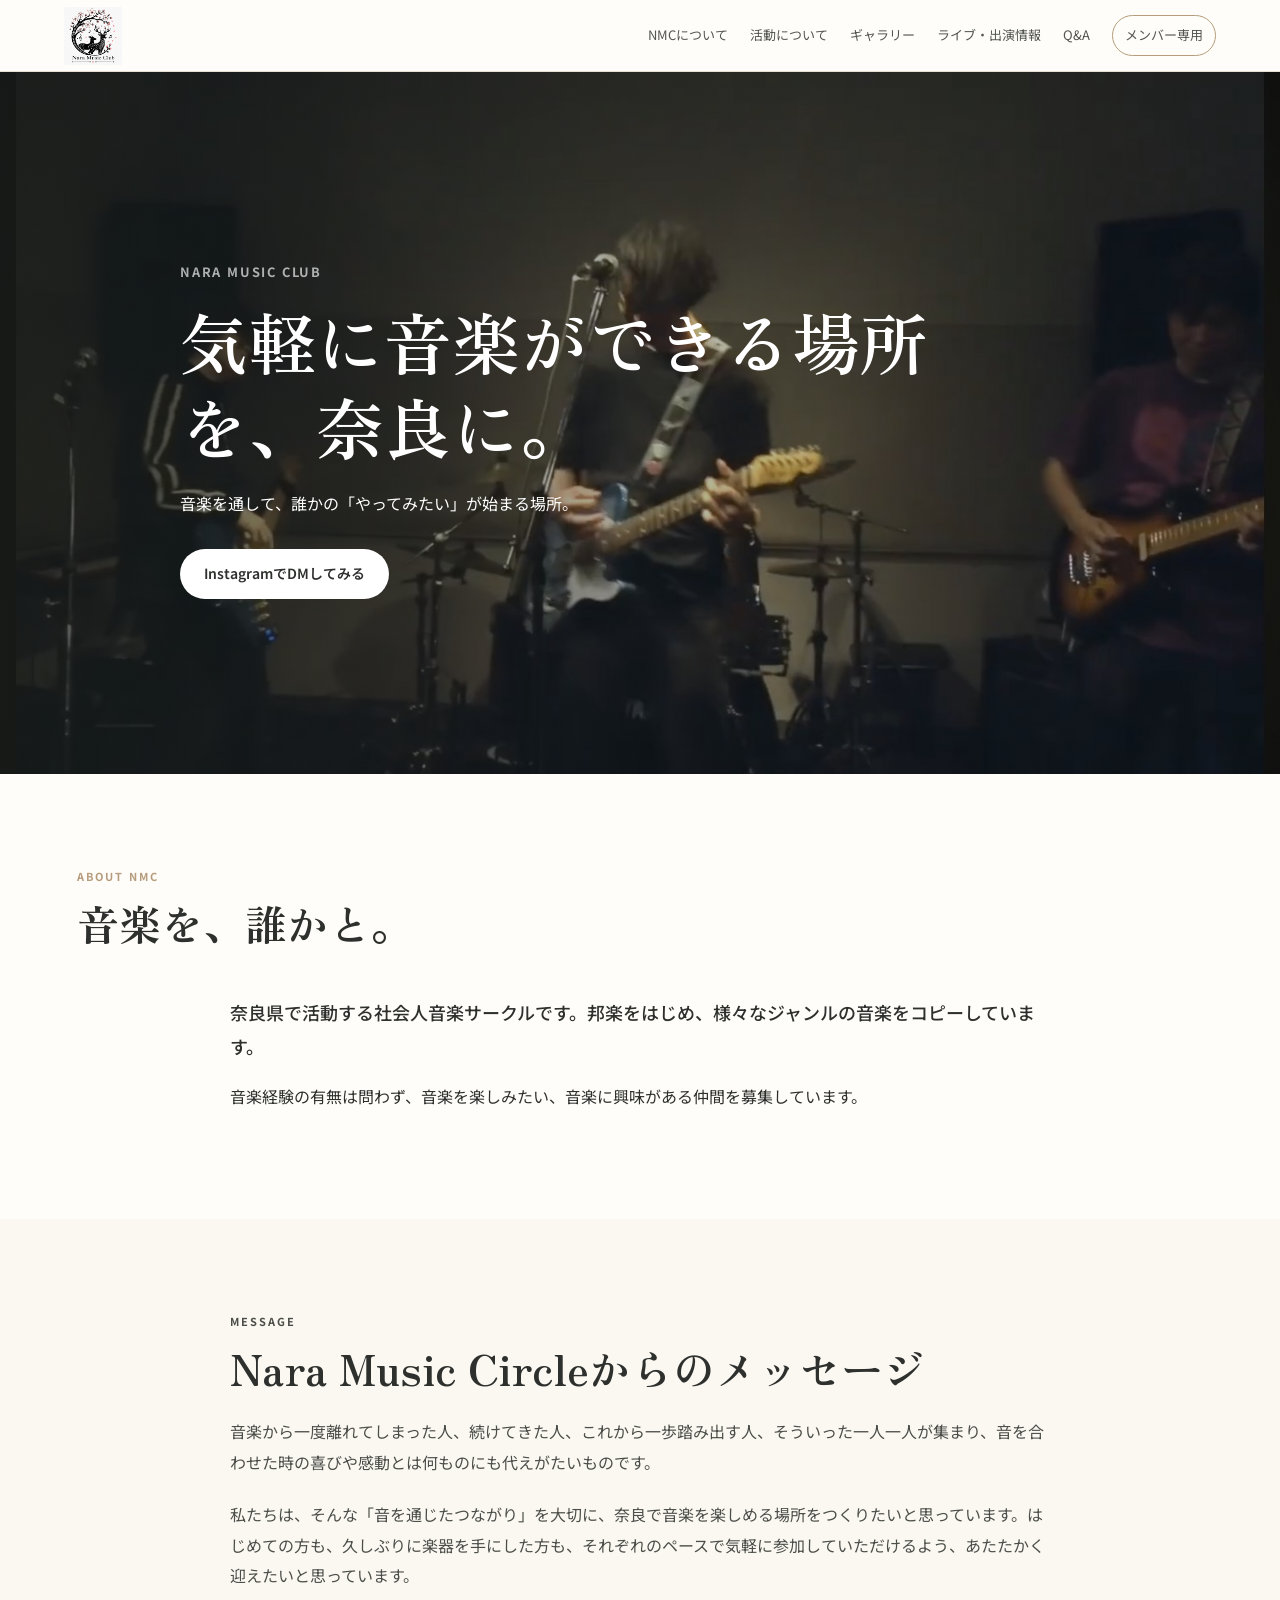
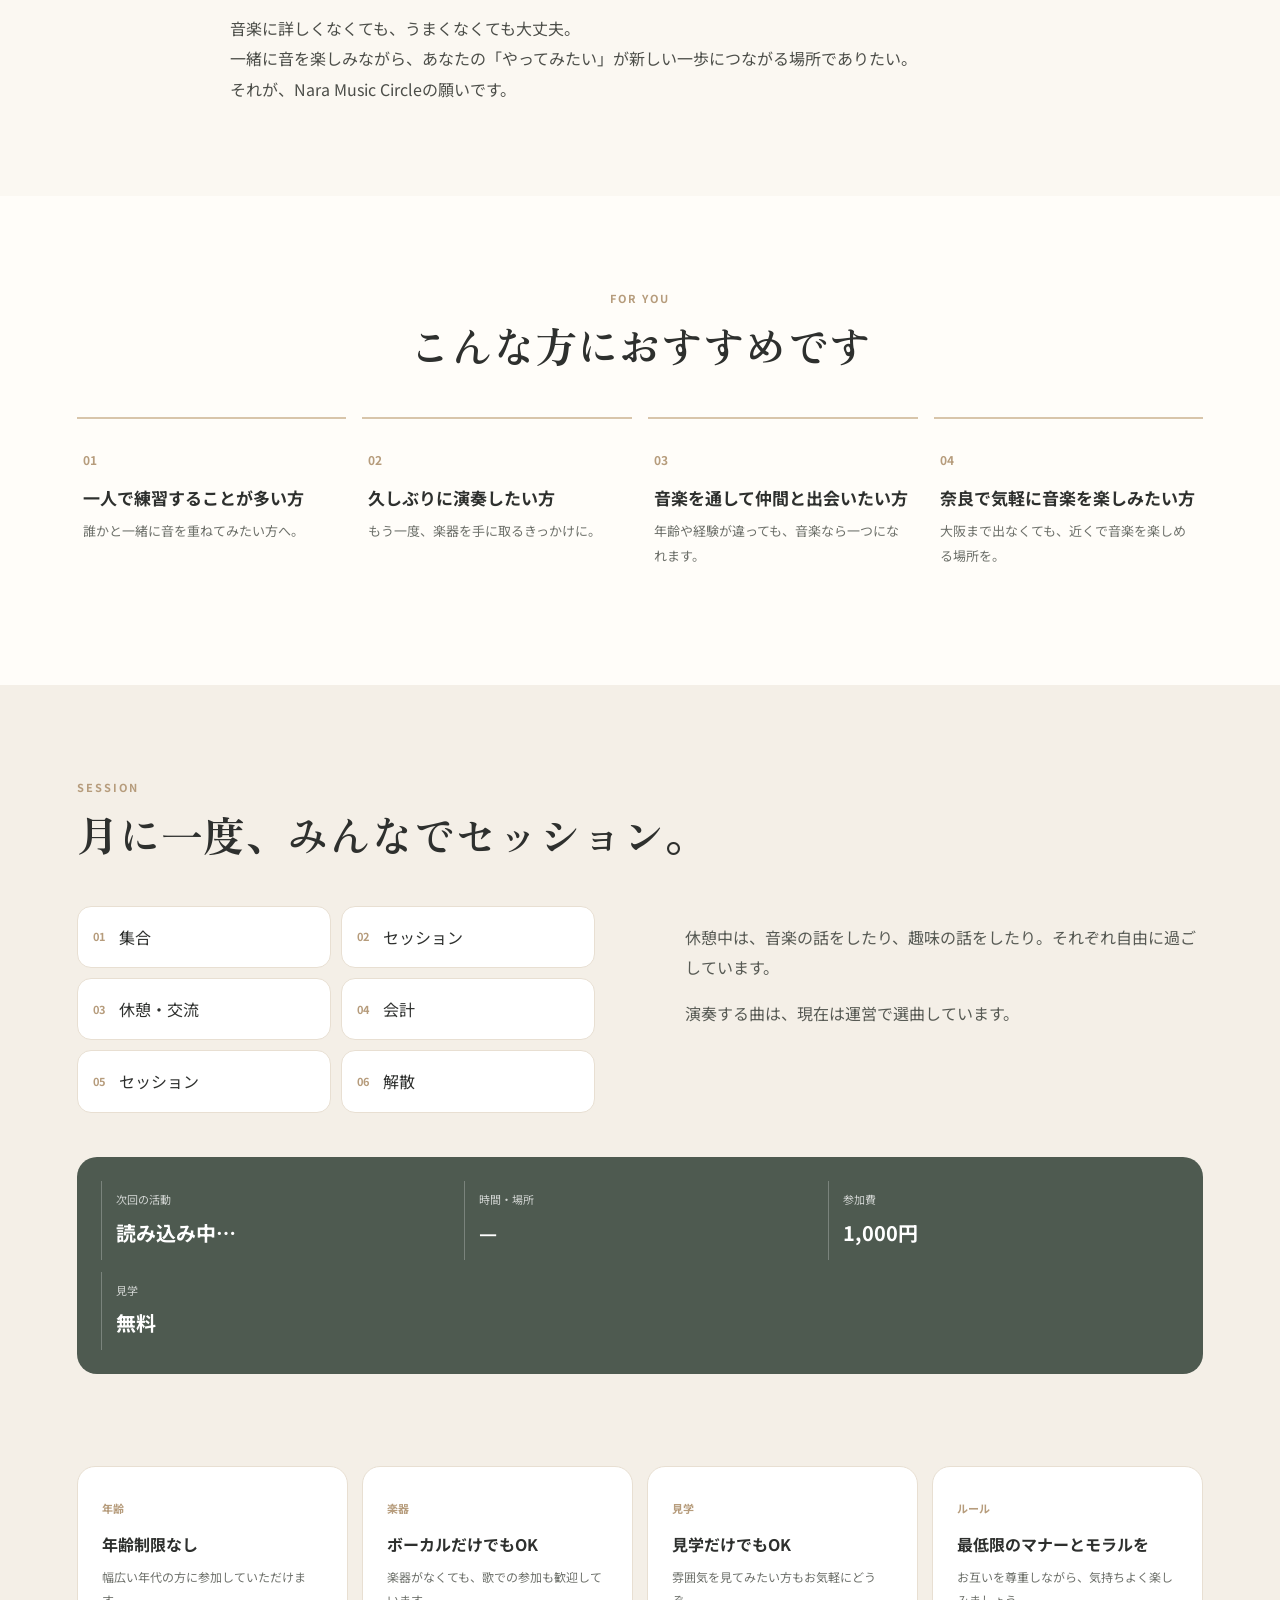
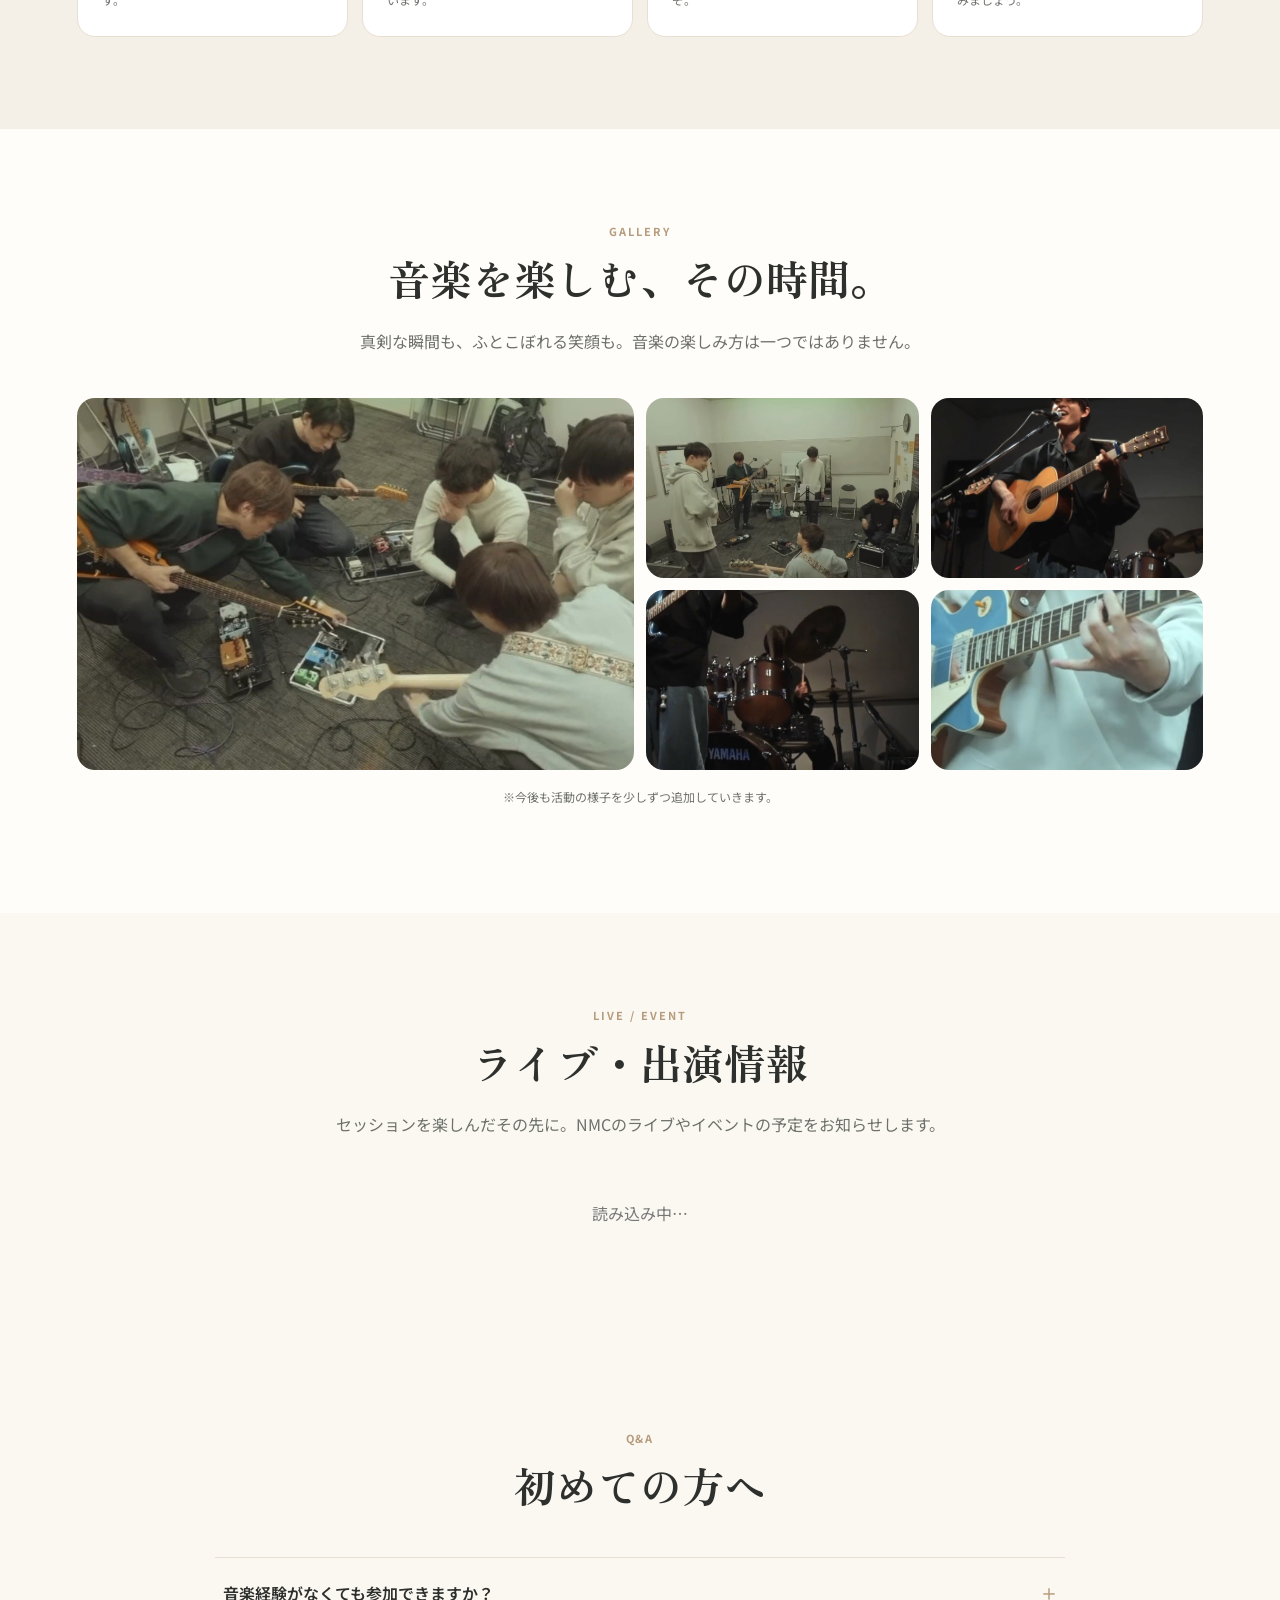
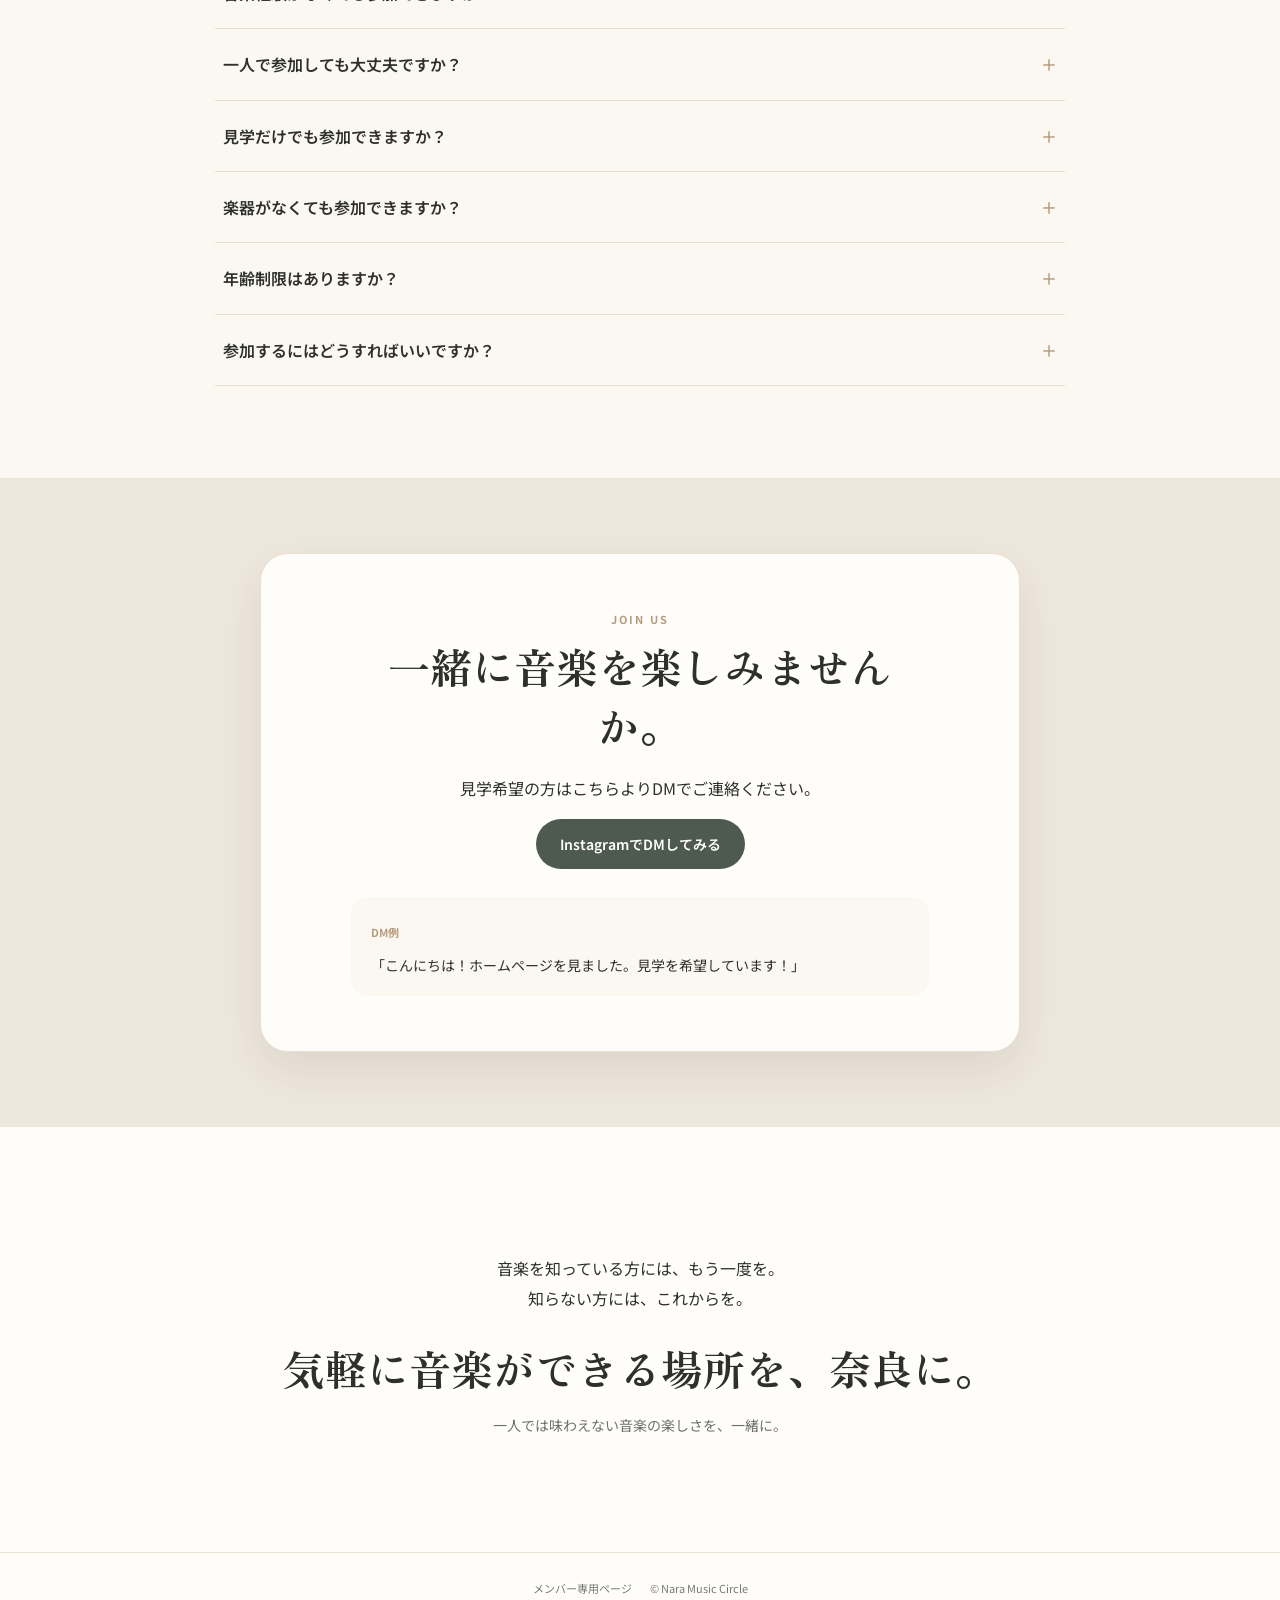
==== commit 12fc5a5d: "Add files via upload" ====
--- a/index.html
+++ b/index.html
@@ -3,9 +3,9 @@
 <head>
   <meta charset="utf-8">
   <meta name="viewport" content="width=device-width, initial-scale=1">
-  <meta name="description" content="奈良県で活動する社会人音楽サークル、Nara Music Club。月に一度、みんなでセッションを楽しんでいます。">
+  <meta name="description" content="奈良県で活動する社会人音楽サークル、Nara Music Circle。月に一度、みんなでセッションを楽しんでいます。">
   <meta name="theme-color" content="#c9b49a">
-  <title>Nara Music Club｜気軽に音楽ができる場所を、奈良に。</title>
+  <title>Nara Music Circle｜気軽に音楽ができる場所を、奈良に。</title>
   <link rel="preconnect" href="https://fonts.googleapis.com">
   <link rel="preconnect" href="https://fonts.gstatic.com" crossorigin>
   <link href="https://fonts.googleapis.com/css2?family=Noto+Sans+JP:wght@400;500;600;700&family=Zen+Old+Mincho:wght@500;600&display=swap" rel="stylesheet">
@@ -13,8 +13,8 @@
 </head>
 <body>
   <header class="site-header">
-    <a class="brand" href="#top" aria-label="Nara Music Club トップ">
-      <img src="images/logo.png" alt="Nara Music Club ロゴ">
+    <a class="brand" href="#top" aria-label="Nara Music Circle トップ">
+      <img src="images/logo.png" alt="Nara Music Circle ロゴ">
     </a>
     <button class="menu-toggle" type="button" aria-label="メニューを開く" aria-expanded="false">☰</button>
     <nav class="nav" aria-label="メインナビゲーション">
@@ -52,13 +52,13 @@
     <section class="section warm-section">
       <div class="message-wrap">
         <p class="section-kicker">MESSAGE</p>
-        <h2>Nara Music Clubからのメッセージ</h2>
+        <h2>Nara Music Circleからのメッセージ</h2>
 <div class="message-body">
 <p>音楽から一度離れてしまった人、続けてきた人、これから一歩踏み出す人、そういった一人一人が集まり、音を合わせた時の喜びや感動とは何ものにも代えがたいものです。</p>
 
 <p>私たちは、そんな「音を通じたつながり」を大切に、奈良で音楽を楽しめる場所をつくりたいと思っています。はじめての方も、久しぶりに楽器を手にした方も、それぞれのペースで気軽に参加していただけるよう、あたたかく迎えたいと思っています。</p>
 
-<p>音楽に詳しくなくても、うまくなくても大丈夫。<br>一緒に音を楽しみながら、あなたの「やってみたい」が新しい一歩につながる場所でありたい。<br>それが、Nara Music Clubの願いです。</p>
+<p>音楽に詳しくなくても、うまくなくても大丈夫。<br>一緒に音を楽しみながら、あなたの「やってみたい」が新しい一歩につながる場所でありたい。<br>それが、Nara Music Circleの願いです。</p>
 </div>
 </section>
 
@@ -176,7 +176,7 @@
 
   <footer class="footer">
     <a href="member/">メンバー専用ページ</a>
-    <span>© Nara Music Club</span>
+    <span>© Nara Music Circle</span>
   </footer>
 
   <div class="lightbox" aria-hidden="true">
@@ -225,7 +225,10 @@
       }
 
       if(!lr.error && lr.data && lr.data.length){
-        liveBox.innerHTML=lr.data.map(x=>`
+        const today=new Date();
+        const todayKey=`${today.getFullYear()}-${String(today.getMonth()+1).padStart(2,"0")}-${String(today.getDate()).padStart(2,"0")}`;
+        const upcoming=(lr.data||[]).filter(x=>!x.event_date || x.event_date>=todayKey);
+        liveBox.innerHTML=upcoming.map(x=>`
           <article class="event-card live-preview">
             <span class="event-status">${x.event_date ? "UPCOMING / EVENT" : "COMING SOON"}</span>
             <h3>${esc(x.title)}</h3>
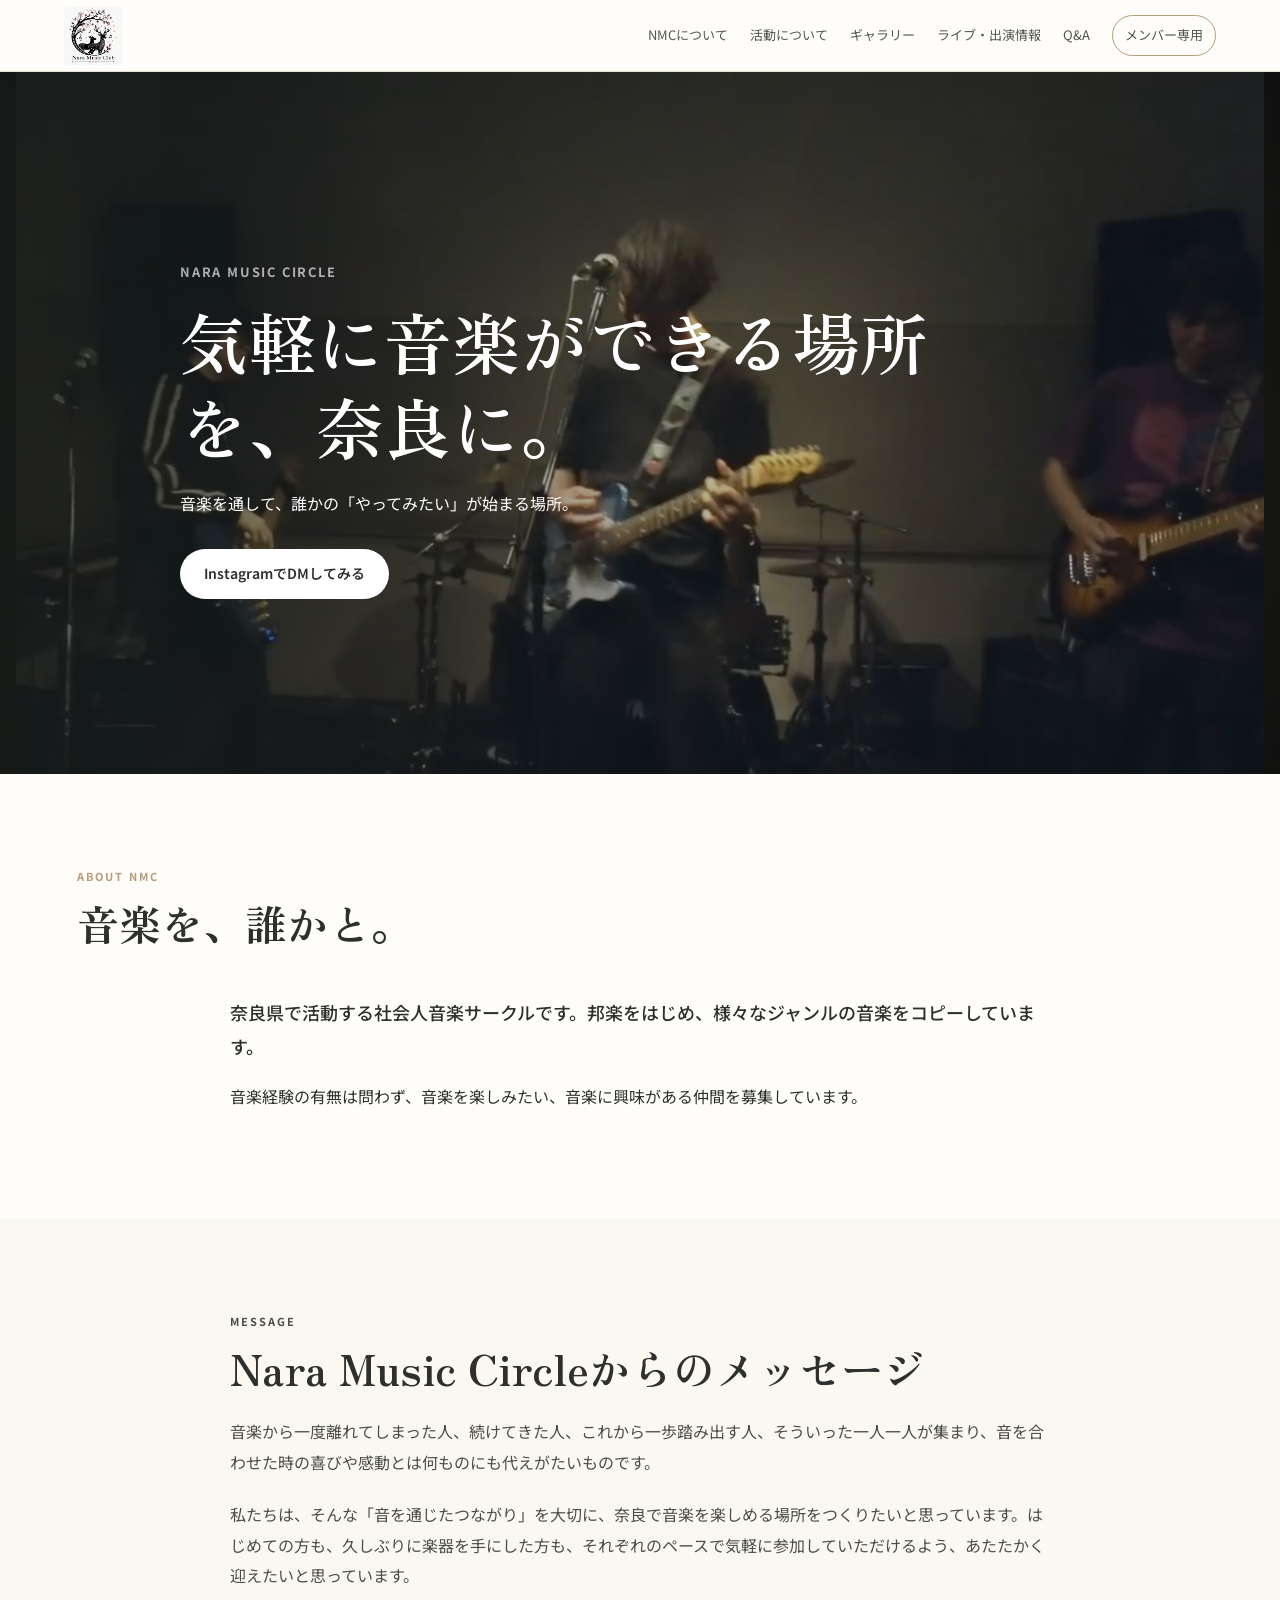
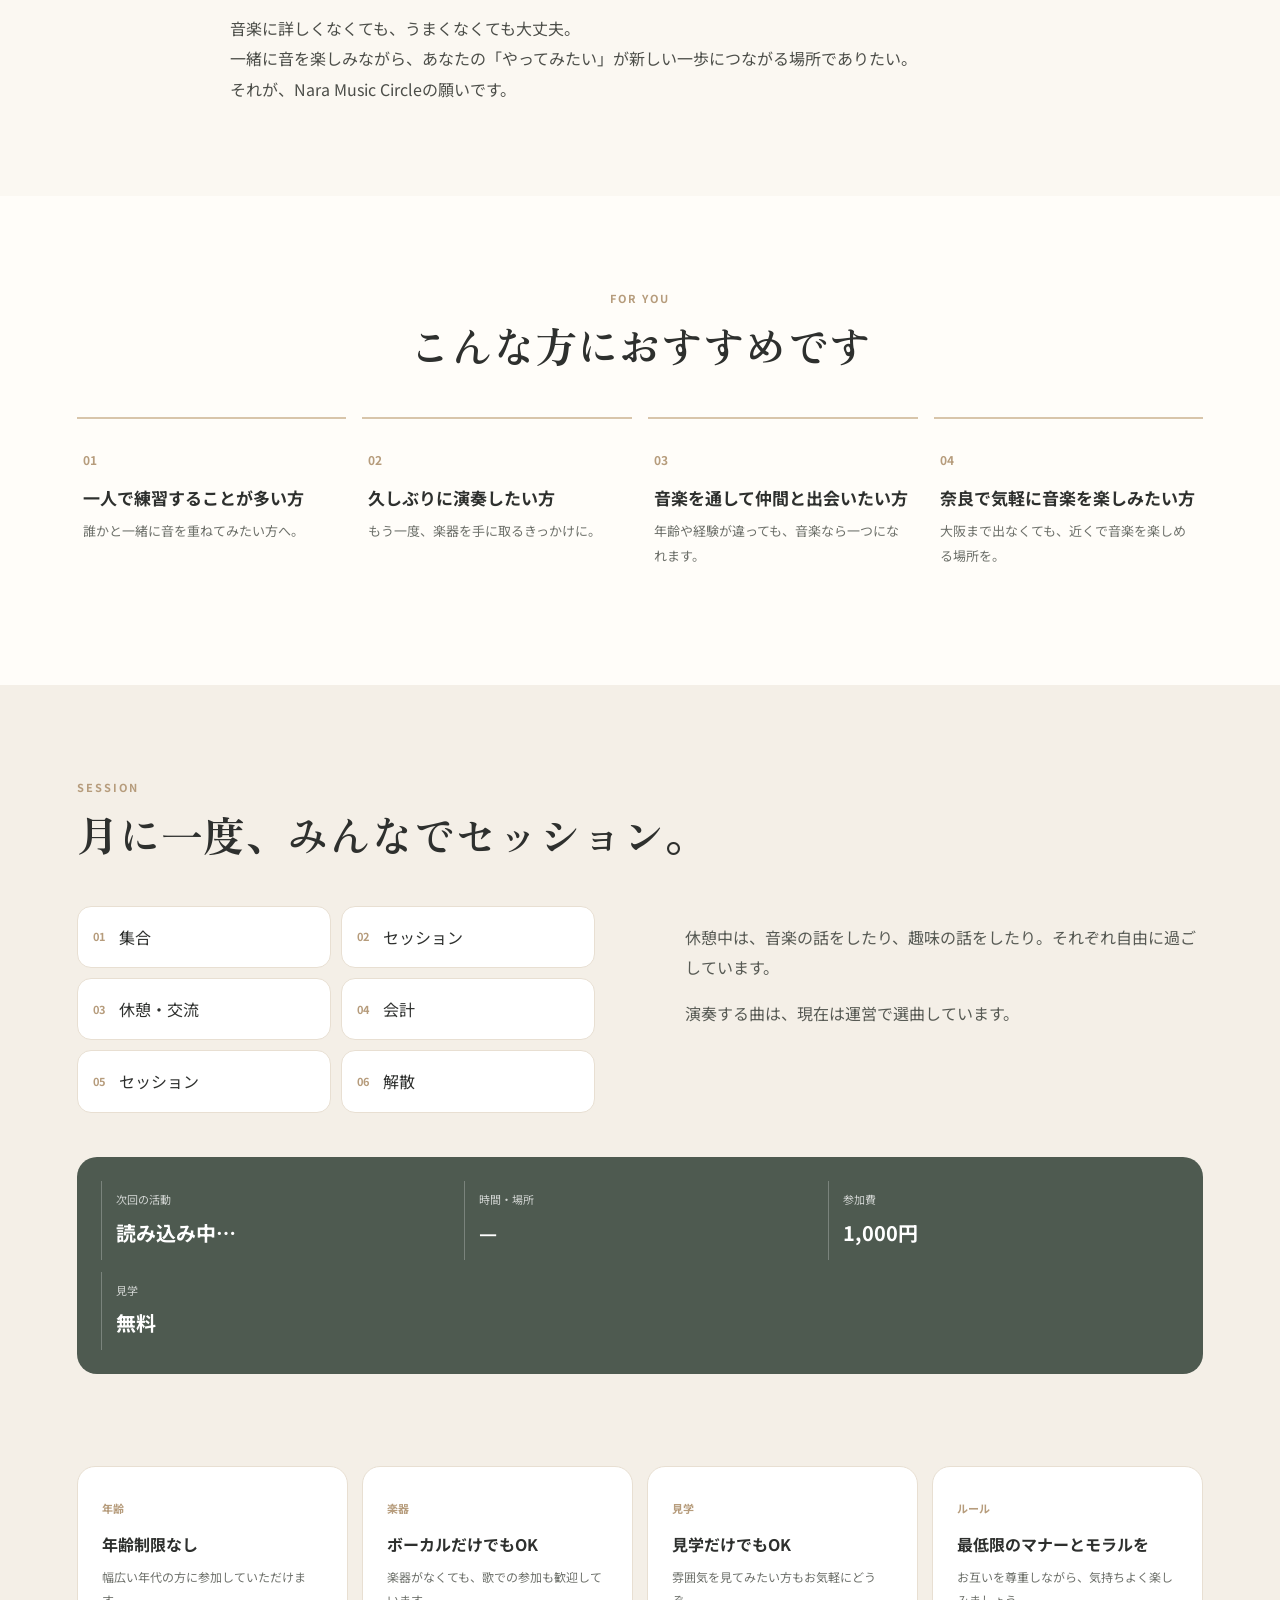
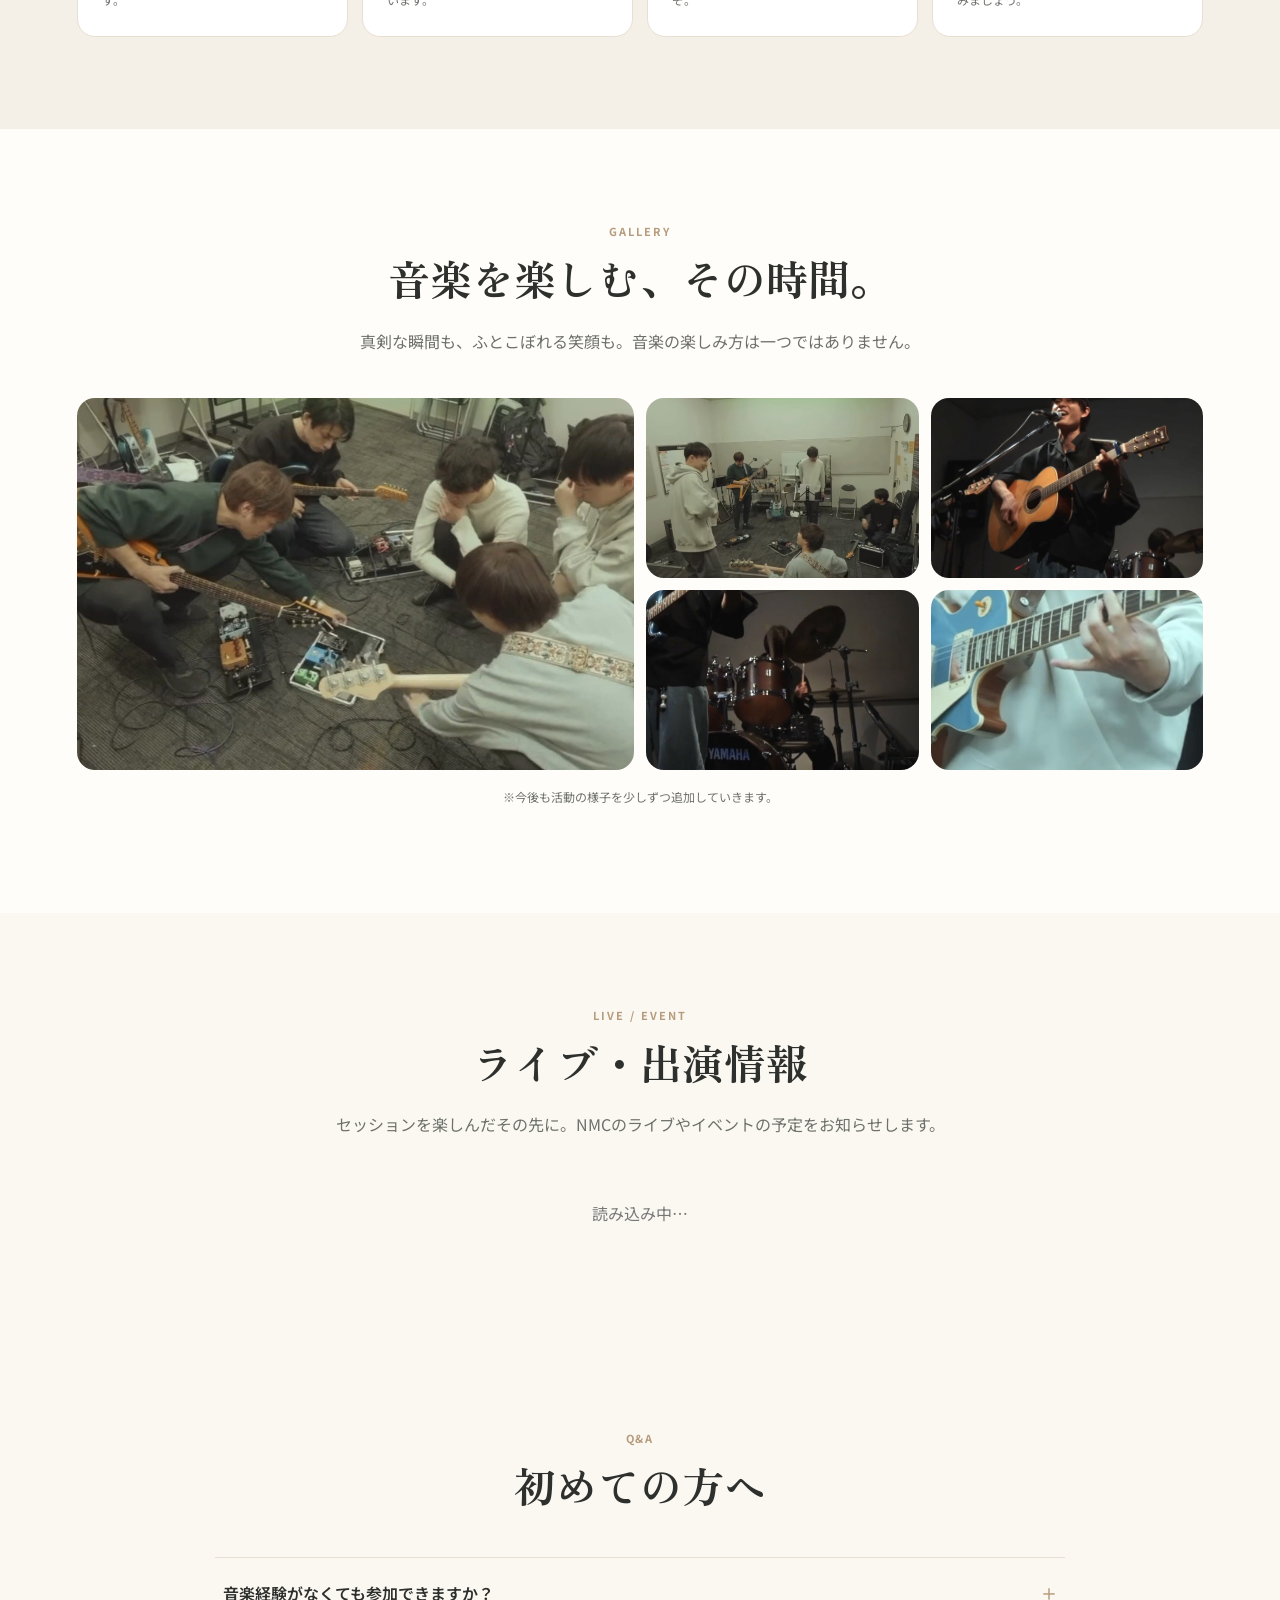
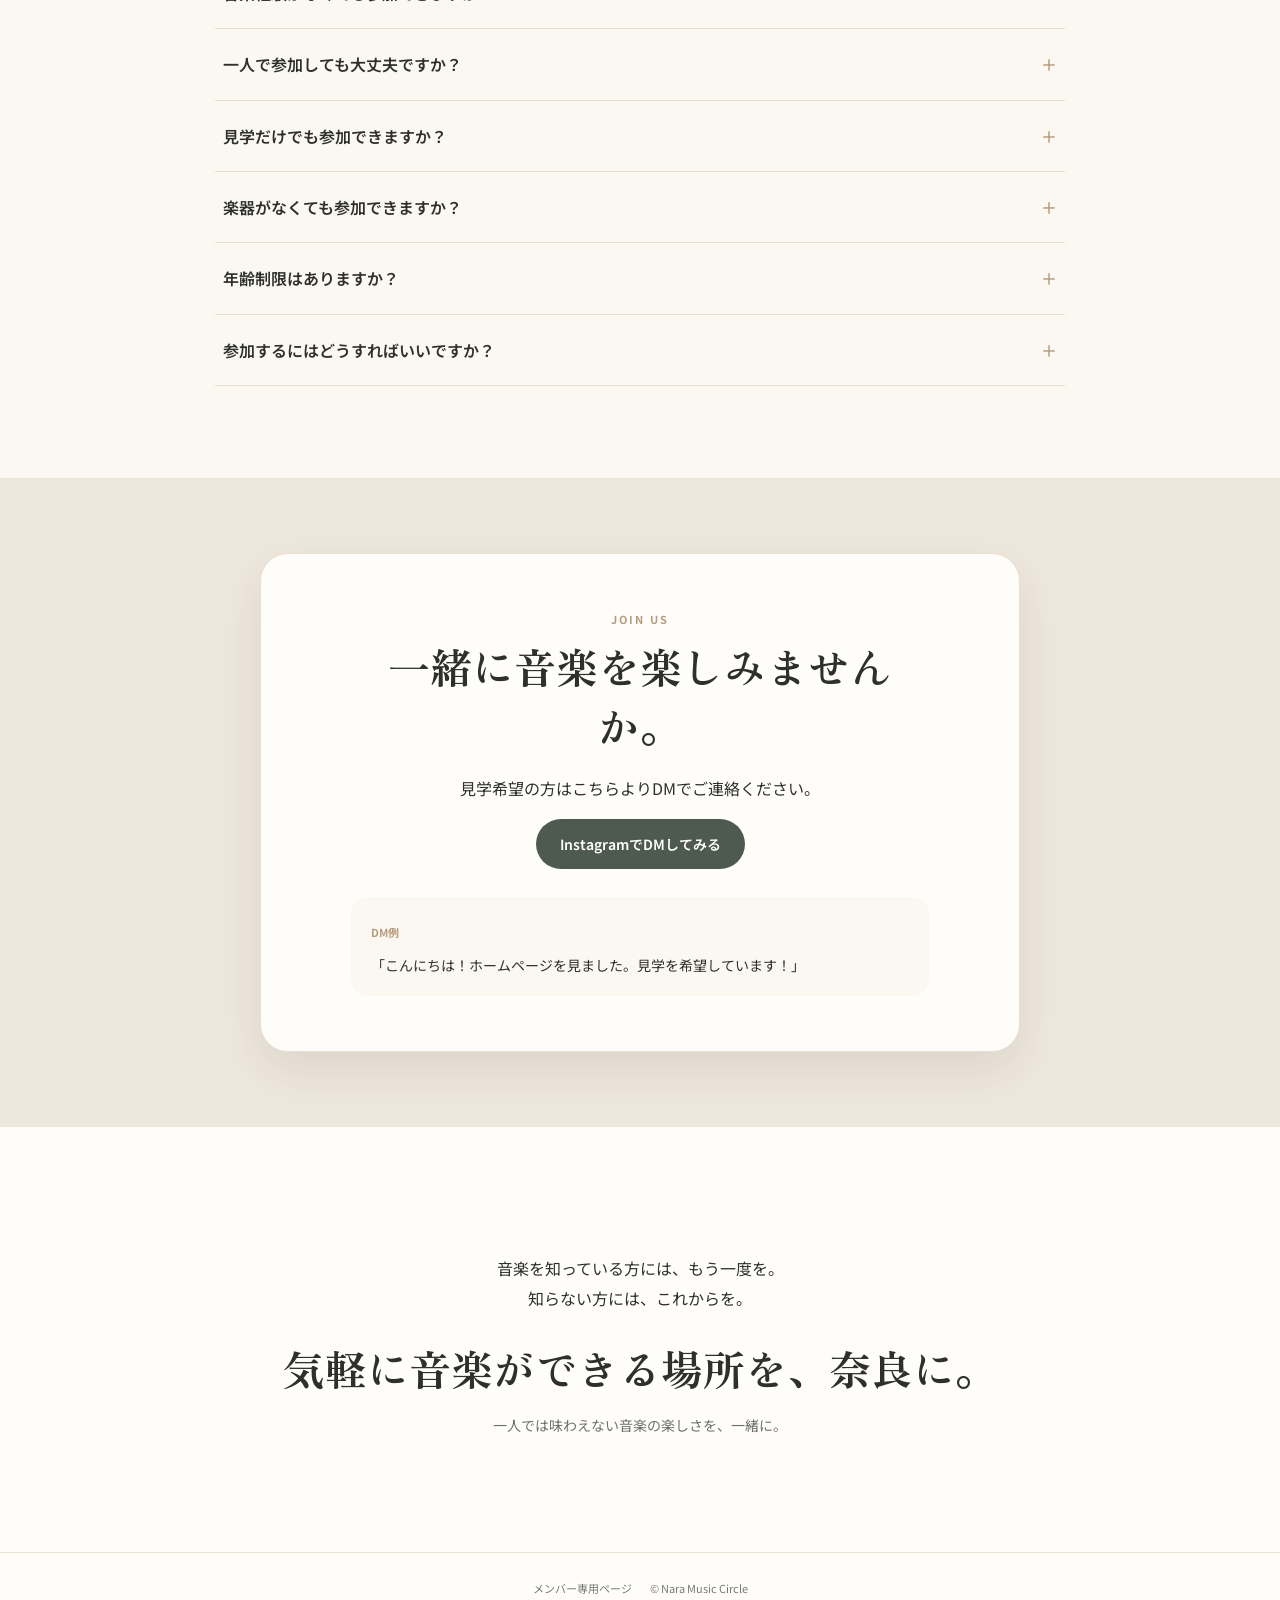
==== commit c39f3b8b: "Add files via upload" ====
--- a/index.html
+++ b/index.html
@@ -31,7 +31,7 @@
       <img src="images/hero.jpg" alt="セッションで演奏している様子" class="hero-image">
       <div class="hero-shade"></div>
       <div class="hero-content">
-        <p class="eyebrow">NARA MUSIC CLUB</p>
+        <p class="eyebrow">NARA MUSIC CIRCLE</p>
         <h1>気軽に音楽ができる場所を、奈良に。</h1>
         <p class="hero-lead">音楽を通して、誰かの「やってみたい」が始まる場所。</p>
         <a class="button button-light" href="https://www.instagram.com/nmc_official_2026/" target="_blank" rel="noopener">InstagramでDMしてみる</a>
